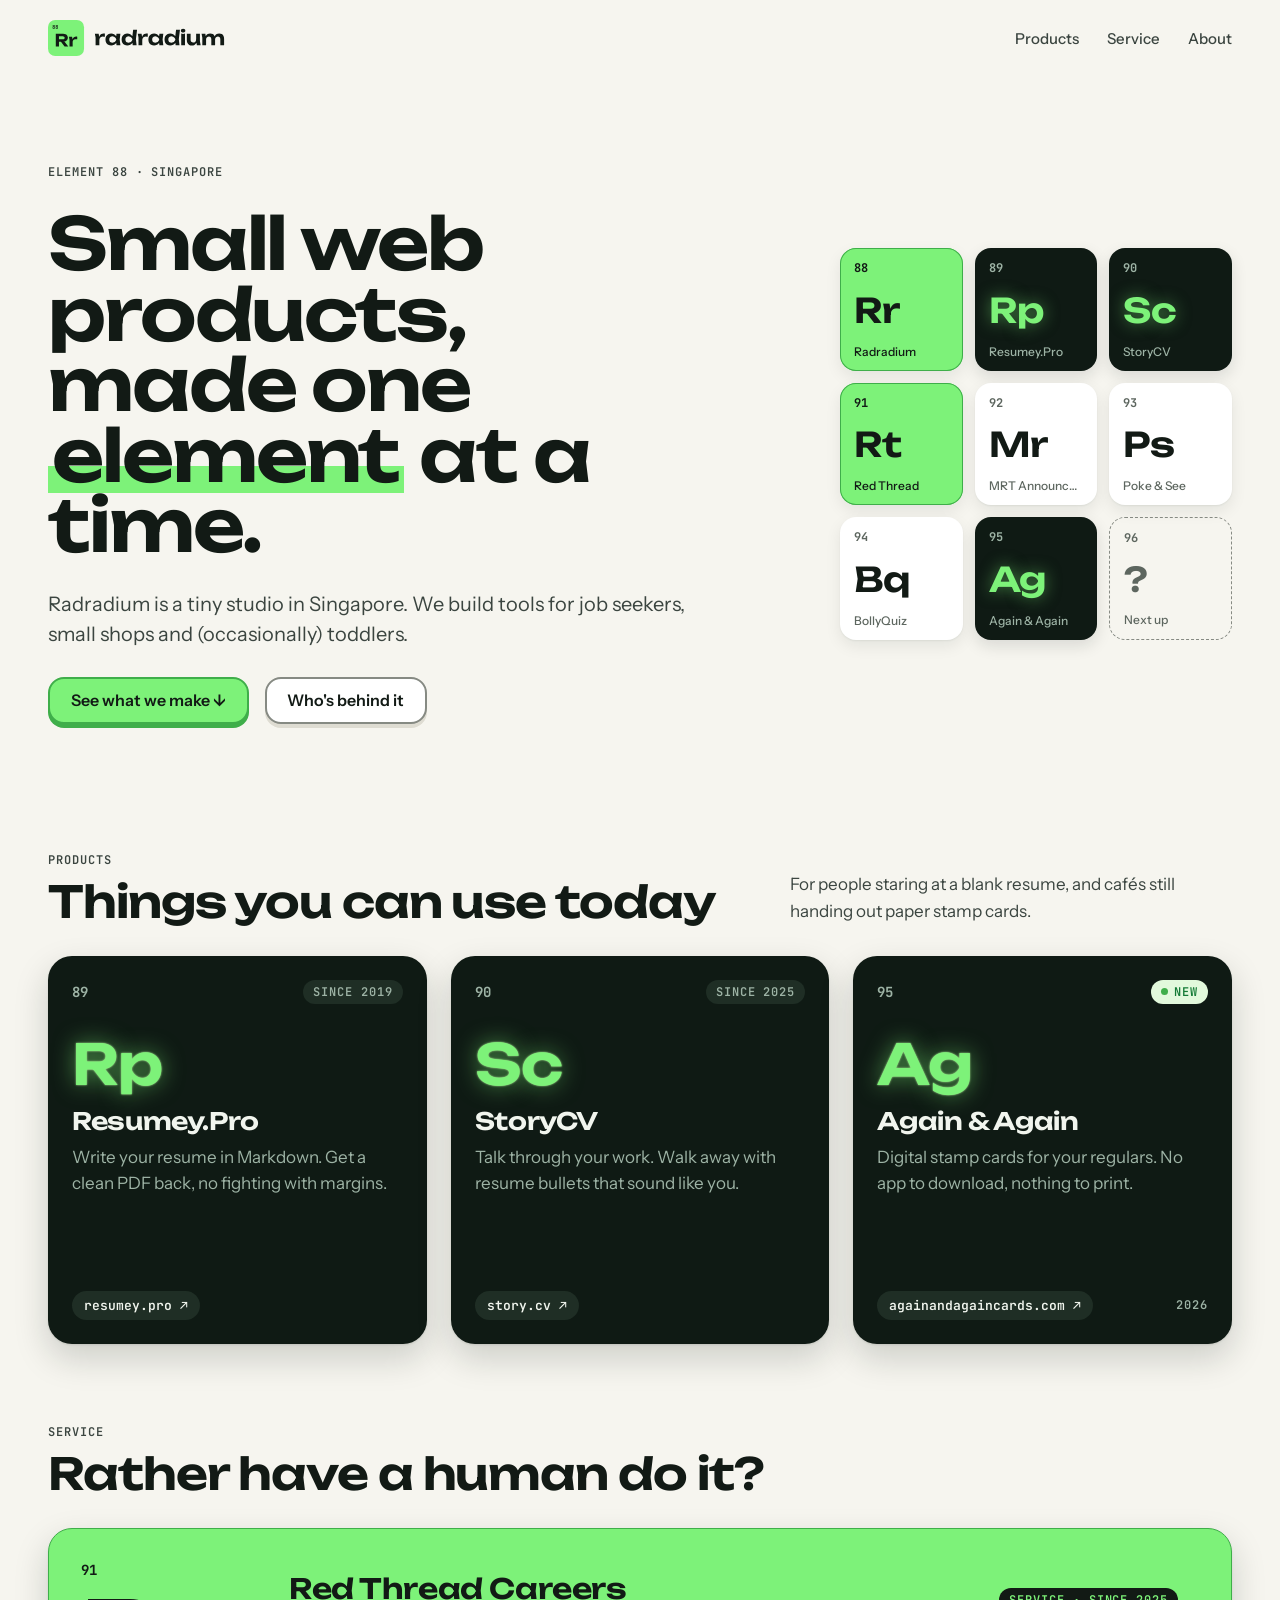
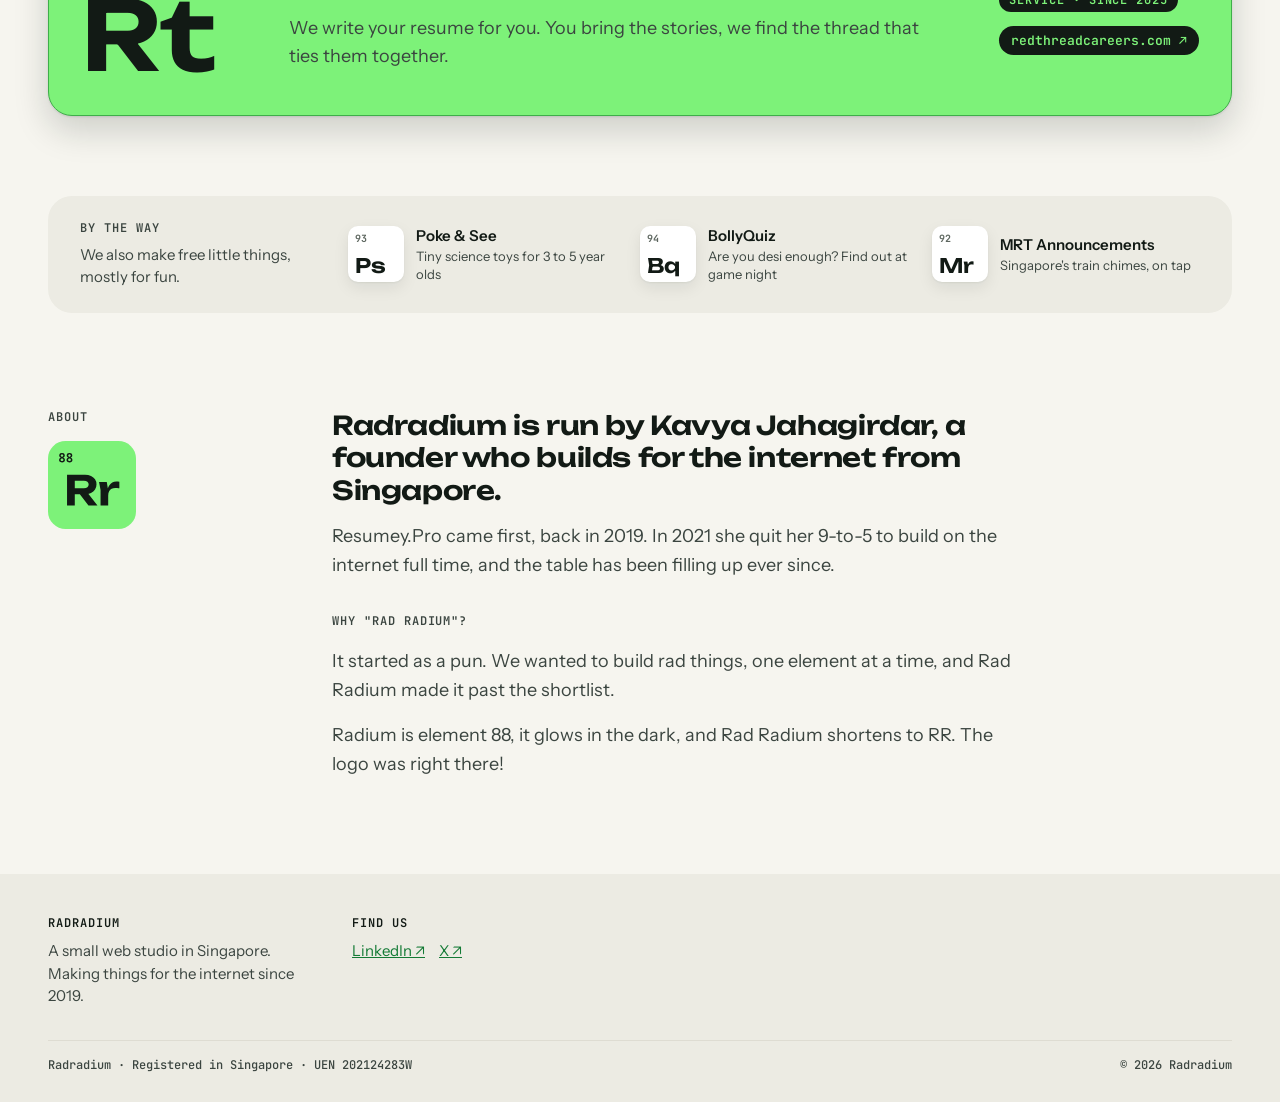
==== index.html @ 90d0da9c "Initial commit: Radradium company site Static periodic-table homepage plus brand/design source files" ====
<!doctype html>
<html lang="en">
<head>
<meta charset="utf-8">
<meta name="viewport" content="width=device-width, initial-scale=1">
<title>Radradium | Small web products, made one element at a time</title>
<meta name="description" content="Radradium is a tiny Singapore studio behind Resumey.Pro, StoryCV, Again &amp; Again and Red Thread Careers. Small web products, made one element at a time.">
<link rel="canonical" href="https://radradium.com/">
<meta name="theme-color" content="#f6f5ef">
<meta name="color-scheme" content="light">

<meta property="og:type" content="website">
<meta property="og:site_name" content="Radradium">
<meta property="og:url" content="https://radradium.com/">
<meta property="og:title" content="Radradium | Small web products, made one element at a time">
<meta property="og:description" content="Radradium is a tiny Singapore studio behind Resumey.Pro, StoryCV, Again &amp; Again and Red Thread Careers. Small web products, made one element at a time.">
<meta property="og:image" content="https://radradium.com/og-image.png">
<meta property="og:image:width" content="1200">
<meta property="og:image:height" content="630">
<meta property="og:image:alt" content="Radradium: small web products, made one element at a time. A periodic table of its products.">
<meta property="og:locale" content="en_SG">
<meta name="twitter:card" content="summary_large_image">
<meta name="twitter:creator" content="@kavyaj93">
<meta name="twitter:title" content="Radradium | Small web products, made one element at a time">
<meta name="twitter:description" content="Radradium is a tiny Singapore studio behind Resumey.Pro, StoryCV, Again &amp; Again and Red Thread Careers. Small web products, made one element at a time.">
<meta name="twitter:image" content="https://radradium.com/og-image.png">

<link rel="icon" href="/favicon.ico" sizes="any">
<link rel="icon" href="/favicon.svg" type="image/svg+xml">
<link rel="apple-touch-icon" href="/apple-touch-icon.png">
<link rel="manifest" href="/site.webmanifest">

<link rel="preload" href="/assets/fonts/unbounded.woff2" as="font" type="font/woff2" crossorigin>
<link rel="preload" href="/assets/fonts/instrument-sans.woff2" as="font" type="font/woff2" crossorigin>

<script type="application/ld+json">
{
 "@context": "https://schema.org",
 "@graph": [
  {
   "@type": "Organization",
   "@id": "https://radradium.com/#org",
   "name": "Radradium",
   "url": "https://radradium.com/",
   "logo": "https://radradium.com/assets/img/radradium-mark.png",
   "description": "Radradium is a tiny Singapore studio behind Resumey.Pro, StoryCV, Again & Again and Red Thread Careers. Small web products, made one element at a time.",
   "foundingDate": "2021",
   "foundingLocation": {
    "@type": "Place",
    "name": "Singapore"
   },
   "address": {
    "@type": "PostalAddress",
    "addressCountry": "SG"
   },
   "identifier": {
    "@type": "PropertyValue",
    "propertyID": "UEN",
    "value": "202124283W"
   },
   "founder": {
    "@type": "Person",
    "name": "Kavya Jahagirdar",
    "sameAs": [
     "https://www.linkedin.com/in/kavya-jahagirdar/",
     "https://x.com/kavyaj93"
    ]
   },
   "brand": [
    {
     "@type": "Brand",
     "name": "Resumey.Pro",
     "url": "https://resumey.pro"
    },
    {
     "@type": "Brand",
     "name": "StoryCV",
     "url": "https://story.cv"
    },
    {
     "@type": "Brand",
     "name": "Again & Again",
     "url": "https://againandagaincards.com"
    },
    {
     "@type": "Brand",
     "name": "Red Thread Careers",
     "url": "https://redthreadcareers.com"
    },
    {
     "@type": "Brand",
     "name": "Poke & See",
     "url": "https://pokeandsee.com"
    },
    {
     "@type": "Brand",
     "name": "BollyQuiz",
     "url": "https://bollyquiz.com"
    },
    {
     "@type": "Brand",
     "name": "MRT Announcements",
     "url": "https://kavyaj.github.io/mrt-announcements/"
    }
   ]
  },
  {
   "@type": "WebSite",
   "@id": "https://radradium.com/#website",
   "url": "https://radradium.com/",
   "name": "Radradium",
   "publisher": {
    "@id": "https://radradium.com/#org"
   },
   "inLanguage": "en"
  }
 ]
}
</script>
<style>
html{scroll-behavior:smooth}
@media (prefers-reduced-motion:reduce){html{scroll-behavior:auto}}
@font-face{font-family:"Unbounded";src:url("/assets/fonts/unbounded.woff2") format("woff2");font-weight:200 900;font-display:swap}
@font-face{font-family:"Instrument Sans";src:url("/assets/fonts/instrument-sans.woff2") format("woff2");font-weight:400 700;font-display:swap}
@font-face{font-family:"JetBrains Mono";src:url("/assets/fonts/jetbrains-mono.woff2") format("woff2");font-weight:100 800;font-display:swap}
body{margin:0;background:#f6f5ef;color:#121a15;font-family:"Instrument Sans",ui-sans-serif,system-ui,sans-serif;-webkit-font-smoothing:antialiased}
a{color:#137a35}a:hover{color:#121a15}
:focus-visible{outline:2px solid #137a35;outline-offset:3px}
.rr-nav a{color:#3b4540;text-decoration:none}.rr-nav a:hover{color:#121a15}
.rr-btn{transition:transform 80ms ease-out,box-shadow 80ms ease-out}
.rr-btn:hover{transform:translateY(-1px)}
.rr-btn:active{transform:translateY(4px);box-shadow:none !important}
.rr-card{transition:transform 160ms ease-out,box-shadow 160ms ease-out}
.rr-card:hover{transform:translateY(-4px);box-shadow:0 2px 4px rgba(18,26,21,.10),0 24px 48px rgba(18,26,21,.22) !important}
.rr-card:hover .rr-sym-glow{text-shadow:0 0 2px #b8ff9e,0 0 34px rgba(125,242,121,.8) !important}
.rr-tile{transition:transform 140ms ease-out}
a.rr-tile:hover{transform:translateY(-3px) rotate(-1.5deg)}
.rr-btw-item:hover b{text-decoration:underline;text-decoration-color:#137a35;text-underline-offset:3px}
.rr-tile{min-width:0}.rr-tile>span:last-child{white-space:nowrap;overflow:hidden;text-overflow:ellipsis}
@media (prefers-reduced-motion:reduce){.rr-card,.rr-card:hover,.rr-btn,.rr-tile,a.rr-tile:hover{transition:none;transform:none}}
</style>
</head>
<body>
<div style="min-height: 100%; background: #f6f5ef; color: #121a15">

<header style="max-width: 1216px; margin: 0 auto; padding: 20px 48px; display: flex; flex-wrap: wrap; gap: 16px; align-items: center; justify-content: space-between">
<a href="/" aria-label="Radradium home" style="display: block"><img src="/assets/img/radradium-wordmark.svg" alt="Radradium" width="152" height="36" style="height: 36px; width: auto; display: block"></a>
<nav class="rr-nav" style="display: flex; flex-wrap: wrap; gap: 28px; align-items: center; font-size: 15px; font-weight: 500">
<a href="#products">Products</a>
<a href="#service">Service</a>
<a href="#about">About</a>
</nav>
</header>

<main>

<section id="top" style="max-width: 1216px; margin: 0 auto; padding: 88px 48px 96px; display: flex; flex-wrap: wrap; gap: 64px; align-items: center; justify-content: space-between">
<div style="flex: 1 1 520px; max-width: 640px; display: flex; flex-direction: column; gap: 28px">
<div style="font-family: 'JetBrains Mono', ui-monospace, monospace; font-size: 12px; font-weight: 600; letter-spacing: 0.08em; text-transform: uppercase; color: #3b4540">Element 88 · Singapore</div>
<h1 style="margin: 0; font-family: Unbounded, ui-sans-serif, sans-serif; font-weight: 600; font-size: clamp(44px, 6vw, 72px); line-height: 0.98; letter-spacing: -0.03em">Small web products, made one <span style="background: linear-gradient(transparent 62%, #7df279 62%, #7df279 92%, transparent 92%); padding: 0 0.06em">element</span> at a time.</h1>
<p style="margin: 0; font-size: 20px; line-height: 1.5; color: #3b4540; max-width: 34em">Radradium is a tiny studio in Singapore. We build tools for job seekers, small shops and (occasionally) toddlers.</p>
<div style="display: flex; flex-wrap: wrap; gap: 16px; align-items: center">
<a class="rr-btn" href="#products" style="display: inline-flex; align-items: center; gap: 8px; padding: 0.8em 1.3em; border-radius: 16px; border: 2px solid #3fae4a; background: #7df279; color: #121a15; font-size: 16px; font-weight: 600; line-height: 1.1; text-decoration: none; box-shadow: 0 4px 0 #3fae4a">See what we make ↓</a>
<a class="rr-btn" href="#about" style="display: inline-flex; align-items: center; gap: 8px; padding: 0.8em 1.3em; border-radius: 16px; border: 2px solid #868a83; background: #ffffff; color: #121a15; font-size: 16px; font-weight: 600; line-height: 1.1; text-decoration: none; box-shadow: 0 4px 0 #dedcd2">Who's behind it</a>
</div>
</div>

<div aria-label="The Radradium periodic table" style="flex: 0 1 392px; display: grid; grid-template-columns: repeat(3, minmax(0, 1fr)); gap: 12px">
<div class="rr-tile" style="aspect-ratio: 1; padding: 12px 14px; box-sizing: border-box; border-radius: 16px; background: #7df279; color: #121a15; box-shadow: inset 0 0 0 1px #3fae4a, 0 6px 16px rgba(18,26,21,.08); display: flex; flex-direction: column; justify-content: space-between"><span style="font-family: 'JetBrains Mono', monospace; font-size: 12px; font-weight: 700">88</span><span style="font-family: Unbounded, sans-serif; font-size: 34px; font-weight: 600; letter-spacing: -0.02em; line-height: 1">Rr</span><span style="font-size: 12px; font-weight: 500">Radradium</span></div>
<a class="rr-tile" target="_blank" rel="noopener noreferrer" href="https://resumey.pro" style="aspect-ratio: 1; padding: 12px 14px; box-sizing: border-box; border-radius: 16px; background: #0f1a14; color: #f1f5ee; text-decoration: none; box-shadow: 0 6px 16px rgba(18,26,21,.12); display: flex; flex-direction: column; justify-content: space-between"><span style="font-family: 'JetBrains Mono', monospace; font-size: 12px; font-weight: 700; color: #9db3a5">89</span><span style="font-family: Unbounded, sans-serif; font-size: 34px; font-weight: 600; letter-spacing: -0.02em; line-height: 1; color: #7df279; text-shadow: 0 0 16px rgba(125,242,121,.5)">Rp</span><span style="font-size: 12px; font-weight: 500; color: #9db3a5">Resumey.Pro</span></a>
<a class="rr-tile" target="_blank" rel="noopener noreferrer" href="https://story.cv" style="aspect-ratio: 1; padding: 12px 14px; box-sizing: border-box; border-radius: 16px; background: #0f1a14; color: #f1f5ee; text-decoration: none; box-shadow: 0 6px 16px rgba(18,26,21,.12); display: flex; flex-direction: column; justify-content: space-between"><span style="font-family: 'JetBrains Mono', monospace; font-size: 12px; font-weight: 700; color: #9db3a5">90</span><span style="font-family: Unbounded, sans-serif; font-size: 34px; font-weight: 600; letter-spacing: -0.02em; line-height: 1; color: #7df279; text-shadow: 0 0 16px rgba(125,242,121,.5)">Sc</span><span style="font-size: 12px; font-weight: 500; color: #9db3a5">StoryCV</span></a>
<a class="rr-tile" target="_blank" rel="noopener noreferrer" href="https://redthreadcareers.com" style="aspect-ratio: 1; padding: 12px 14px; box-sizing: border-box; border-radius: 16px; background: #7df279; color: #121a15; text-decoration: none; box-shadow: inset 0 0 0 1px #3fae4a, 0 6px 16px rgba(18,26,21,.08); display: flex; flex-direction: column; justify-content: space-between"><span style="font-family: 'JetBrains Mono', monospace; font-size: 12px; font-weight: 700">91</span><span style="font-family: Unbounded, sans-serif; font-size: 34px; font-weight: 600; letter-spacing: -0.02em; line-height: 1">Rt</span><span style="font-size: 12px; font-weight: 500">Red Thread</span></a>
<a class="rr-tile" target="_blank" rel="noopener noreferrer" href="https://kavyaj.github.io/mrt-announcements/" style="aspect-ratio: 1; padding: 12px 14px; box-sizing: border-box; border-radius: 16px; background: #ffffff; color: #121a15; text-decoration: none; box-shadow: 0 1px 2px rgba(18,26,21,.06), 0 6px 16px rgba(18,26,21,.08); display: flex; flex-direction: column; justify-content: space-between"><span style="font-family: 'JetBrains Mono', monospace; font-size: 12px; font-weight: 700; color: #5d665f">92</span><span style="font-family: Unbounded, sans-serif; font-size: 34px; font-weight: 600; letter-spacing: -0.02em; line-height: 1">Mr</span><span style="font-size: 12px; font-weight: 500; color: #5d665f">MRT Announcements</span></a>
<a class="rr-tile" target="_blank" rel="noopener noreferrer" href="https://pokeandsee.com" style="aspect-ratio: 1; padding: 12px 14px; box-sizing: border-box; border-radius: 16px; background: #ffffff; color: #121a15; text-decoration: none; box-shadow: 0 1px 2px rgba(18,26,21,.06), 0 6px 16px rgba(18,26,21,.08); display: flex; flex-direction: column; justify-content: space-between"><span style="font-family: 'JetBrains Mono', monospace; font-size: 12px; font-weight: 700; color: #5d665f">93</span><span style="font-family: Unbounded, sans-serif; font-size: 34px; font-weight: 600; letter-spacing: -0.02em; line-height: 1">Ps</span><span style="font-size: 12px; font-weight: 500; color: #5d665f">Poke &amp; See</span></a>
<a class="rr-tile" target="_blank" rel="noopener noreferrer" href="https://bollyquiz.com" style="aspect-ratio: 1; padding: 12px 14px; box-sizing: border-box; border-radius: 16px; background: #ffffff; color: #121a15; text-decoration: none; box-shadow: 0 1px 2px rgba(18,26,21,.06), 0 6px 16px rgba(18,26,21,.08); display: flex; flex-direction: column; justify-content: space-between"><span style="font-family: 'JetBrains Mono', monospace; font-size: 12px; font-weight: 700; color: #5d665f">94</span><span style="font-family: Unbounded, sans-serif; font-size: 34px; font-weight: 600; letter-spacing: -0.02em; line-height: 1">Bq</span><span style="font-size: 12px; font-weight: 500; color: #5d665f">BollyQuiz</span></a>
<a class="rr-tile" target="_blank" rel="noopener noreferrer" href="https://againandagaincards.com" style="aspect-ratio: 1; padding: 12px 14px; box-sizing: border-box; border-radius: 16px; background: #0f1a14; color: #f1f5ee; text-decoration: none; box-shadow: 0 6px 16px rgba(18,26,21,.12); display: flex; flex-direction: column; justify-content: space-between"><span style="font-family: 'JetBrains Mono', monospace; font-size: 12px; font-weight: 700; color: #9db3a5">95</span><span style="font-family: Unbounded, sans-serif; font-size: 34px; font-weight: 600; letter-spacing: -0.02em; line-height: 1; color: #7df279; text-shadow: 0 0 16px rgba(125,242,121,.5)">Ag</span><span style="font-size: 12px; font-weight: 500; color: #9db3a5">Again &amp; Again</span></a>
<div class="rr-tile" style="aspect-ratio: 1; padding: 12px 14px; box-sizing: border-box; border-radius: 16px; border: 1.5px dashed #868a83; color: #5d665f; display: flex; flex-direction: column; justify-content: space-between"><span style="font-family: 'JetBrains Mono', monospace; font-size: 12px; font-weight: 700">96</span><span style="font-family: Unbounded, sans-serif; font-size: 34px; font-weight: 600; line-height: 1">?</span><span style="font-size: 12px; font-weight: 500">Next up</span></div>
</div>
</section>

<section id="products" style="max-width: 1216px; margin: 0 auto; padding: 32px 48px 80px; display: flex; flex-direction: column; gap: 32px">
<div style="display: flex; flex-wrap: wrap; gap: 16px 48px; align-items: flex-end; justify-content: space-between">
<div style="display: flex; flex-direction: column; gap: 12px">
<div style="font-family: 'JetBrains Mono', monospace; font-size: 12px; font-weight: 600; letter-spacing: 0.08em; text-transform: uppercase; color: #3b4540">Products</div>
<h2 style="margin: 0; font-family: Unbounded, sans-serif; font-weight: 600; font-size: clamp(32px, 4vw, 44px); line-height: 1; letter-spacing: -0.025em">Things you can use today</h2>
</div>
<p style="margin: 0; max-width: 26em; font-size: 17px; line-height: 1.55; color: #3b4540">For people staring at a blank resume, and cafés still handing out paper stamp cards.</p>
</div>

<div style="display: grid; grid-template-columns: repeat(auto-fit, minmax(300px, 1fr)); gap: 24px">
<a class="rr-card" target="_blank" rel="noopener noreferrer" href="https://resumey.pro" style="position: relative; isolation: isolate; overflow: hidden; display: flex; flex-direction: column; gap: 8px; min-height: 340px; padding: 24px; border-radius: 24px; text-decoration: none; background: #0f1a14; color: #f1f5ee; box-shadow: 0 1px 2px rgba(18,26,21,.10), 0 14px 34px rgba(18,26,21,.18)">
<div style="display: flex; align-items: center; justify-content: space-between"><span style="font-family: 'JetBrains Mono', monospace; font-size: 14px; font-weight: 700; color: #9db3a5">89</span><span style="padding: 4px 10px; border-radius: 999px; background: #1f2e25; color: #9db3a5; font-family: 'JetBrains Mono', monospace; font-size: 12px; font-weight: 600; letter-spacing: 0.08em; text-transform: uppercase">Since 2019</span></div>
<div class="rr-sym-glow" style="margin-top: 24px; font-family: Unbounded, sans-serif; font-size: 56px; font-weight: 600; letter-spacing: -0.02em; line-height: 1; color: #7df279; text-shadow: 0 0 2px #b8ff9e, 0 0 22px rgba(125,242,121,.55)">Rp</div>
<div style="margin-top: 8px; font-family: Unbounded, sans-serif; font-size: 24px; font-weight: 600; letter-spacing: -0.015em; line-height: 1.15">Resumey.Pro</div>
<p style="margin: 0; font-size: 17px; line-height: 1.55; color: #9db3a5; max-width: 34ch">Write your resume in Markdown. Get a clean PDF back, no fighting with margins.</p>
<div style="margin-top: auto; padding-top: 16px; display: flex; align-items: center; justify-content: space-between"><span style="padding: 6px 12px; border-radius: 999px; background: #1f2e25; color: #f1f5ee; font-family: 'JetBrains Mono', monospace; font-size: 13px; font-weight: 600">resumey.pro ↗</span></div>
</a>

<a class="rr-card" target="_blank" rel="noopener noreferrer" href="https://story.cv" style="position: relative; isolation: isolate; overflow: hidden; display: flex; flex-direction: column; gap: 8px; min-height: 340px; padding: 24px; border-radius: 24px; text-decoration: none; background: #0f1a14; color: #f1f5ee; box-shadow: 0 1px 2px rgba(18,26,21,.10), 0 14px 34px rgba(18,26,21,.18)">
<div style="display: flex; align-items: center; justify-content: space-between"><span style="font-family: 'JetBrains Mono', monospace; font-size: 14px; font-weight: 700; color: #9db3a5">90</span><span style="padding: 4px 10px; border-radius: 999px; background: #1f2e25; color: #9db3a5; font-family: 'JetBrains Mono', monospace; font-size: 12px; font-weight: 600; letter-spacing: 0.08em; text-transform: uppercase">Since 2025</span></div>
<div class="rr-sym-glow" style="margin-top: 24px; font-family: Unbounded, sans-serif; font-size: 56px; font-weight: 600; letter-spacing: -0.02em; line-height: 1; color: #7df279; text-shadow: 0 0 2px #b8ff9e, 0 0 22px rgba(125,242,121,.55)">Sc</div>
<div style="margin-top: 8px; font-family: Unbounded, sans-serif; font-size: 24px; font-weight: 600; letter-spacing: -0.015em; line-height: 1.15">StoryCV</div>
<p style="margin: 0; font-size: 17px; line-height: 1.55; color: #9db3a5; max-width: 34ch">Talk through your work. Walk away with resume bullets that sound like you.</p>
<div style="margin-top: auto; padding-top: 16px; display: flex; align-items: center; justify-content: space-between"><span style="padding: 6px 12px; border-radius: 999px; background: #1f2e25; color: #f1f5ee; font-family: 'JetBrains Mono', monospace; font-size: 13px; font-weight: 600">story.cv ↗</span></div>
</a>

<a class="rr-card" target="_blank" rel="noopener noreferrer" href="https://againandagaincards.com" style="position: relative; isolation: isolate; overflow: hidden; display: flex; flex-direction: column; gap: 8px; min-height: 340px; padding: 24px; border-radius: 24px; text-decoration: none; background: #0f1a14; color: #f1f5ee; box-shadow: 0 1px 2px rgba(18,26,21,.10), 0 14px 34px rgba(18,26,21,.18)">
<div style="display: flex; align-items: center; justify-content: space-between"><span style="font-family: 'JetBrains Mono', monospace; font-size: 14px; font-weight: 700; color: #9db3a5">95</span><span style="display: inline-flex; align-items: center; gap: 6px; padding: 4px 10px; border-radius: 999px; background: #e2f9dc; color: #137a35; font-family: 'JetBrains Mono', monospace; font-size: 12px; font-weight: 600; letter-spacing: 0.08em; text-transform: uppercase"><span style="width: 7px; height: 7px; border-radius: 50%; background: #3fae4a"></span>New</span></div>
<div class="rr-sym-glow" style="margin-top: 24px; font-family: Unbounded, sans-serif; font-size: 56px; font-weight: 600; letter-spacing: -0.02em; line-height: 1; color: #7df279; text-shadow: 0 0 2px #b8ff9e, 0 0 22px rgba(125,242,121,.55)">Ag</div>
<div style="margin-top: 8px; font-family: Unbounded, sans-serif; font-size: 24px; font-weight: 600; letter-spacing: -0.015em; line-height: 1.15">Again &amp; Again</div>
<p style="margin: 0; font-size: 17px; line-height: 1.55; color: #9db3a5; max-width: 34ch">Digital stamp cards for your regulars. No app to download, nothing to print.</p>
<div style="margin-top: auto; padding-top: 16px; display: flex; align-items: center; justify-content: space-between"><span style="padding: 6px 12px; border-radius: 999px; background: #1f2e25; color: #f1f5ee; font-family: 'JetBrains Mono', monospace; font-size: 13px; font-weight: 600">againandagaincards.com ↗</span><span style="font-family: 'JetBrains Mono', monospace; font-size: 12px; font-weight: 600; letter-spacing: 0.08em; color: #9db3a5">2026</span></div>
</a>
</div>
</section>

<section id="service" style="max-width: 1216px; margin: 0 auto; padding: 0 48px 80px; display: flex; flex-direction: column; gap: 32px">
<div style="display: flex; flex-direction: column; gap: 12px">
<div style="font-family: 'JetBrains Mono', monospace; font-size: 12px; font-weight: 600; letter-spacing: 0.08em; text-transform: uppercase; color: #3b4540">Service</div>
<h2 style="margin: 0; font-family: Unbounded, sans-serif; font-weight: 600; font-size: clamp(32px, 4vw, 44px); line-height: 1; letter-spacing: -0.025em">Rather have a human do it?</h2>
</div>
<a class="rr-card" target="_blank" rel="noopener noreferrer" href="https://redthreadcareers.com" style="position: relative; isolation: isolate; overflow: hidden; display: flex; flex-wrap: wrap; align-items: center; gap: 24px 48px; padding: 32px; border-radius: 24px; text-decoration: none; background: #7df279; border: 1px solid #3fae4a; color: #121a15; box-shadow: 0 1px 2px rgba(18,26,21,.10), 0 14px 34px rgba(18,26,21,.18)">
<div style="flex: 0 0 auto; display: flex; flex-direction: column; gap: 8px; min-width: 160px">
<span style="font-family: 'JetBrains Mono', monospace; font-size: 14px; font-weight: 700">91</span>
<span style="font-family: Unbounded, sans-serif; font-size: 96px; font-weight: 600; letter-spacing: -0.02em; line-height: 1">Rt</span>
</div>
<div style="flex: 1 1 360px; display: flex; flex-direction: column; gap: 10px">
<div style="font-family: Unbounded, sans-serif; font-size: 28px; font-weight: 600; letter-spacing: -0.015em; line-height: 1.15">Red Thread Careers</div>
<p style="margin: 0; font-size: 18px; line-height: 1.55; color: #3b4540; max-width: 36em">We write your resume for you. You bring the stories, we find the thread that ties them together.</p>
</div>
<div style="flex: 0 0 auto; display: flex; flex-direction: column; align-items: flex-start; gap: 14px">
<span style="padding: 4px 10px; border-radius: 999px; background: #121a15; color: #7df279; font-family: 'JetBrains Mono', monospace; font-size: 12px; font-weight: 600; letter-spacing: 0.08em; text-transform: uppercase">Service · Since 2025</span>
<span style="padding: 6px 12px; border-radius: 999px; background: #121a15; color: #7df279; font-family: 'JetBrains Mono', monospace; font-size: 13px; font-weight: 600">redthreadcareers.com ↗</span>
</div>
</a>
</section>

<section aria-label="Side projects" style="max-width: 1216px; margin: 0 auto; padding: 0 48px 96px">
<div style="display: flex; flex-wrap: wrap; align-items: center; gap: 24px 48px; padding: 24px 32px; border-radius: 24px; background: #ecebe3">
<div style="flex: 0 0 220px; display: flex; flex-direction: column; gap: 8px">
<div style="font-family: 'JetBrains Mono', monospace; font-size: 12px; font-weight: 600; letter-spacing: 0.08em; text-transform: uppercase; color: #3b4540">By the way</div>
<p style="margin: 0; font-size: 15px; line-height: 1.5; color: #3b4540">We also make free little things, mostly for fun.</p>
</div>
<div style="flex: 1 1 480px; display: grid; grid-template-columns: repeat(auto-fit, minmax(230px, 1fr)); gap: 16px 24px">
<a class="rr-btw-item" target="_blank" rel="noopener noreferrer" href="https://pokeandsee.com" style="display: flex; align-items: center; gap: 12px; text-decoration: none; color: #121a15"><span style="flex: 0 0 56px; height: 56px; padding: 6px 7px; box-sizing: border-box; border-radius: 10px; background: #ffffff; box-shadow: 0 1px 2px rgba(18,26,21,.06), 0 6px 16px rgba(18,26,21,.08); display: flex; flex-direction: column; justify-content: space-between"><span style="font-family: 'JetBrains Mono', monospace; font-size: 10px; font-weight: 700; color: #5d665f">93</span><span style="font-family: Unbounded, sans-serif; font-size: 20px; font-weight: 600; line-height: 1">Ps</span></span><span style="display: flex; flex-direction: column; gap: 2px"><b style="font-size: 15px; font-weight: 600">Poke &amp; See</b><span style="font-size: 13px; line-height: 1.4; color: #3b4540">Tiny science toys for 3 to 5 year olds</span></span></a>
<a class="rr-btw-item" target="_blank" rel="noopener noreferrer" href="https://bollyquiz.com" style="display: flex; align-items: center; gap: 12px; text-decoration: none; color: #121a15"><span style="flex: 0 0 56px; height: 56px; padding: 6px 7px; box-sizing: border-box; border-radius: 10px; background: #ffffff; box-shadow: 0 1px 2px rgba(18,26,21,.06), 0 6px 16px rgba(18,26,21,.08); display: flex; flex-direction: column; justify-content: space-between"><span style="font-family: 'JetBrains Mono', monospace; font-size: 10px; font-weight: 700; color: #5d665f">94</span><span style="font-family: Unbounded, sans-serif; font-size: 20px; font-weight: 600; line-height: 1">Bq</span></span><span style="display: flex; flex-direction: column; gap: 2px"><b style="font-size: 15px; font-weight: 600">BollyQuiz</b><span style="font-size: 13px; line-height: 1.4; color: #3b4540">Are you desi enough? Find out at game night</span></span></a>
<a class="rr-btw-item" target="_blank" rel="noopener noreferrer" href="https://kavyaj.github.io/mrt-announcements/" style="display: flex; align-items: center; gap: 12px; text-decoration: none; color: #121a15"><span style="flex: 0 0 56px; height: 56px; padding: 6px 7px; box-sizing: border-box; border-radius: 10px; background: #ffffff; box-shadow: 0 1px 2px rgba(18,26,21,.06), 0 6px 16px rgba(18,26,21,.08); display: flex; flex-direction: column; justify-content: space-between"><span style="font-family: 'JetBrains Mono', monospace; font-size: 10px; font-weight: 700; color: #5d665f">92</span><span style="font-family: Unbounded, sans-serif; font-size: 20px; font-weight: 600; line-height: 1">Mr</span></span><span style="display: flex; flex-direction: column; gap: 2px"><b style="font-size: 15px; font-weight: 600">MRT Announcements</b><span style="font-size: 13px; line-height: 1.4; color: #3b4540">Singapore's train chimes, on tap</span></span></a>
</div>
</div>
</section>

<section id="about" style="max-width: 1216px; margin: 0 auto; padding: 0 48px 96px; display: flex; flex-wrap: wrap; gap: 32px 64px">
<div style="flex: 0 0 220px; display: flex; flex-direction: column; gap: 16px">
<div style="font-family: 'JetBrains Mono', monospace; font-size: 12px; font-weight: 600; letter-spacing: 0.08em; text-transform: uppercase; color: #3b4540">About</div>
<img src="/assets/img/radradium-mark.svg" alt="" aria-hidden="true" width="88" height="88" style="width: 88px; height: 88px; display: block">
</div>
<div style="flex: 1 1 480px; max-width: 680px; display: flex; flex-direction: column; gap: 16px; font-size: 18px; line-height: 1.6; color: #3b4540">
<p style="margin: 0; font-family: Unbounded, sans-serif; font-size: 26px; font-weight: 600; line-height: 1.25; letter-spacing: -0.015em; color: #121a15">Radradium is run by Kavya Jahagirdar, a founder who builds for the internet from Singapore.</p>
<p style="margin: 0">Resumey.Pro came first, back in 2019. In 2021 she quit her 9-to-5 to build on the internet full time, and the table has been filling up ever since.</p>
<div style="margin-top: 16px; font-family: 'JetBrains Mono', monospace; font-size: 12px; font-weight: 600; letter-spacing: 0.08em; text-transform: uppercase; color: #3b4540">Why "Rad Radium"?</div>
<p style="margin: 0">It started as a pun. We wanted to build rad things, one element at a time, and Rad Radium made it past the shortlist.</p>
<p style="margin: 0">Radium is element 88, it glows in the dark, and Rad Radium shortens to RR. The logo was right there!</p>
</div>
</section>

</main>

<footer style="background: #ecebe3">
<div style="max-width: 1216px; margin: 0 auto; padding: 40px 48px 28px; display: grid; grid-template-columns: repeat(auto-fit, minmax(240px, 1fr)); gap: 32px; font-size: 15px; line-height: 1.5; color: #3b4540">
<div style="display: flex; flex-direction: column; gap: 8px">
<h4 style="margin: 0; font-family: 'JetBrains Mono', monospace; font-size: 12px; font-weight: 600; letter-spacing: 0.08em; text-transform: uppercase; color: #121a15">Radradium</h4>
<p style="margin: 0">A small web studio in Singapore. Making things for the internet since 2019.</p>
</div>
<div style="display: flex; flex-direction: column; gap: 8px">
<h4 style="margin: 0; font-family: 'JetBrains Mono', monospace; font-size: 12px; font-weight: 600; letter-spacing: 0.08em; text-transform: uppercase; color: #121a15">Find us</h4>
<p style="margin: 0; display: flex; flex-wrap: wrap; gap: 6px 14px"><a target="_blank" rel="noopener noreferrer" href="https://www.linkedin.com/in/kavya-jahagirdar/">LinkedIn ↗</a><a target="_blank" rel="noopener noreferrer" href="https://x.com/kavyaj93">X ↗</a></p>
</div>
<div style="grid-column: 1 / -1; padding-top: 16px; border-top: 1px solid #dedcd2; display: flex; flex-wrap: wrap; gap: 8px 24px; justify-content: space-between; font-family: 'JetBrains Mono', monospace; font-size: 12px; font-weight: 500; line-height: 1.4; color: #3b4540">
<span>Radradium · Registered in Singapore · UEN 202124283W</span>
<span>© 2026 Radradium</span>
</div>
</div>
</footer>

</div>
</body>
</html>
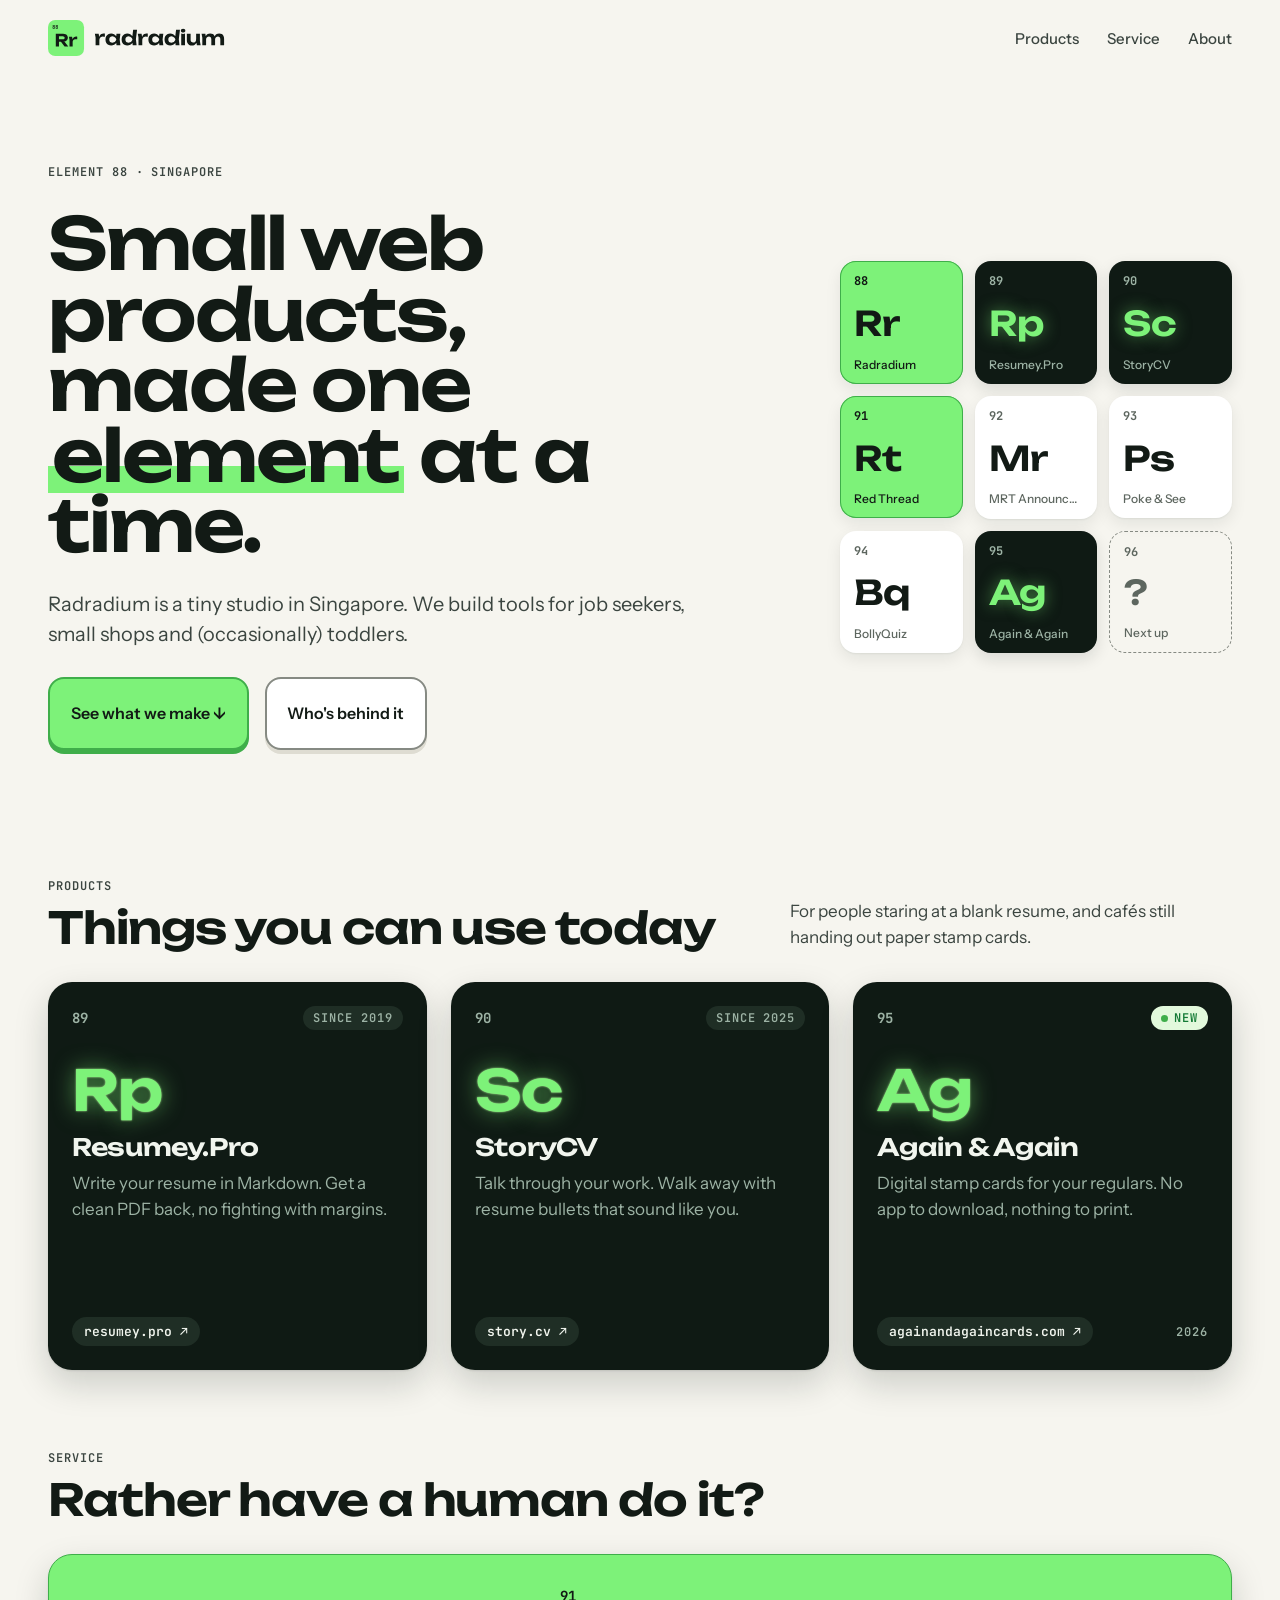
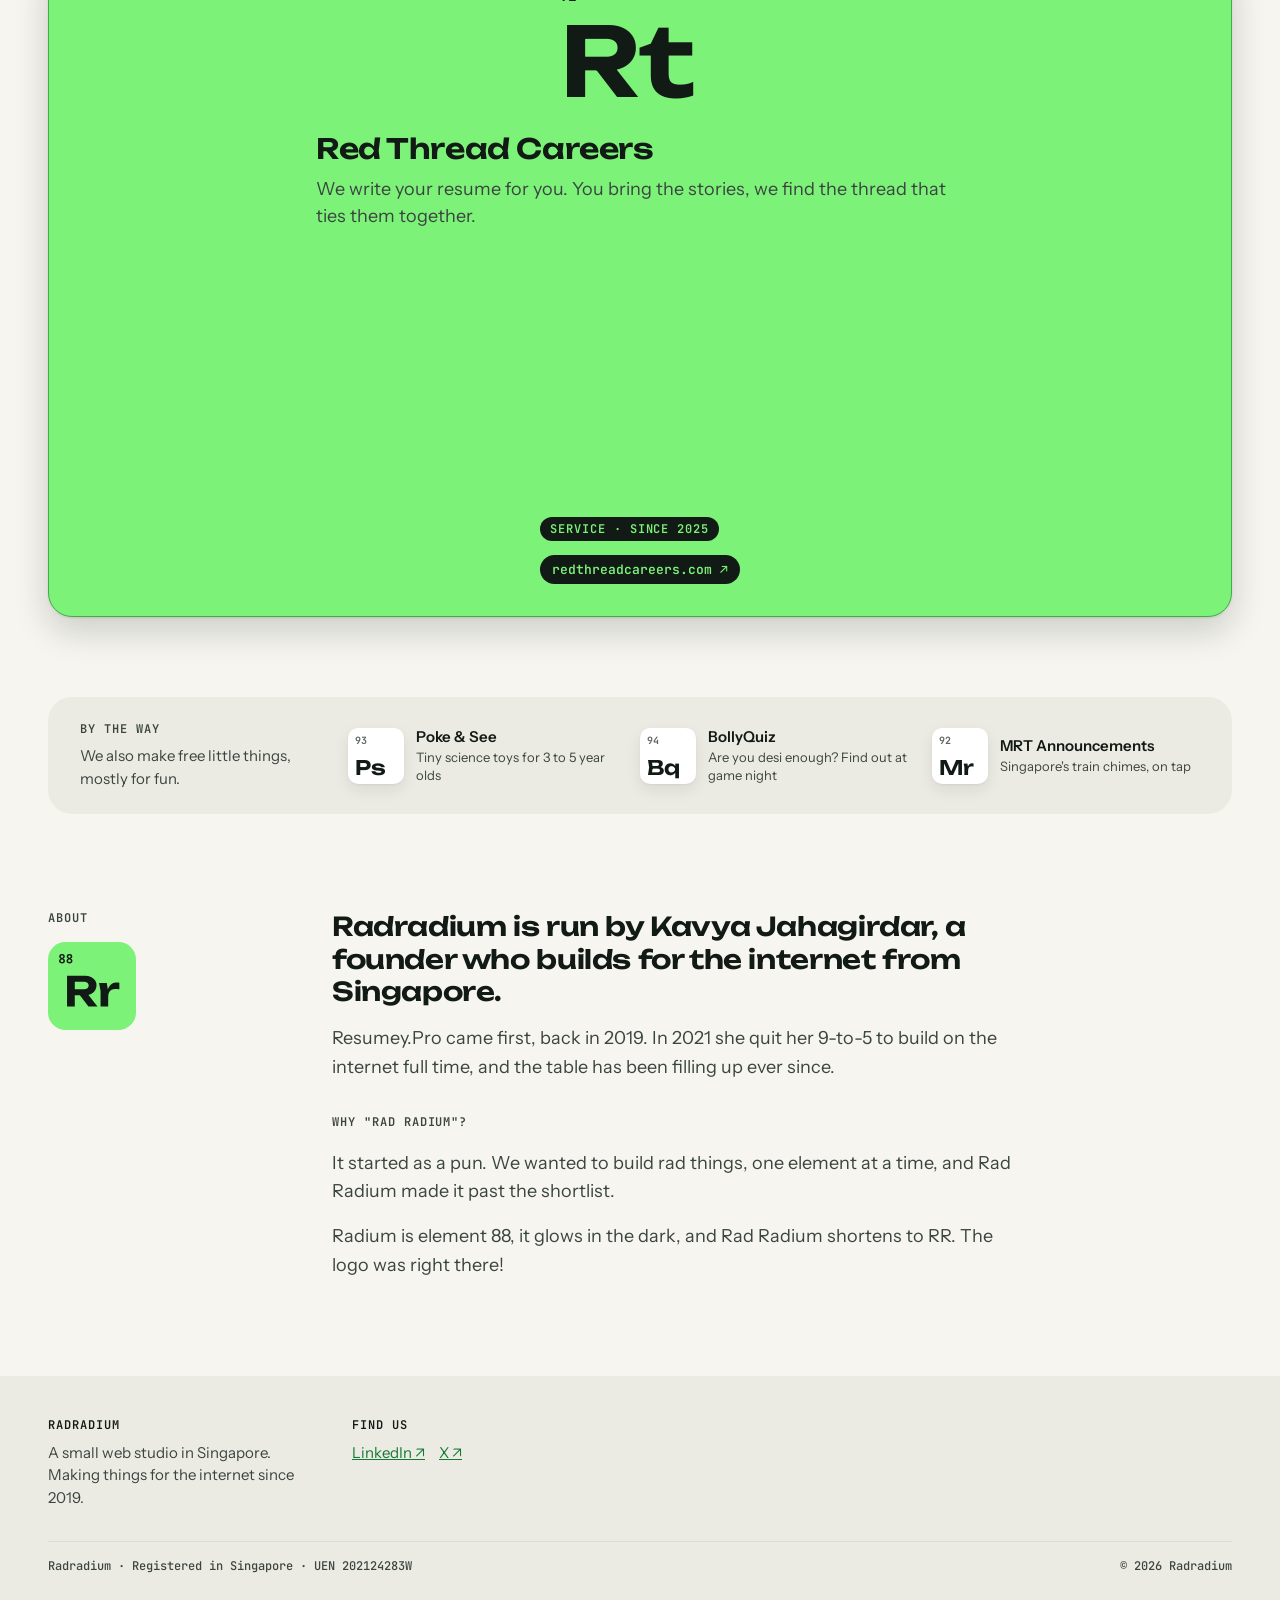
==== commit 0de37689: "Move inline styles into assets/css/site.css Extract all inline style attributes and the embedded <st" ====
--- a/index.html
+++ b/index.html
@@ -117,35 +117,14 @@
  ]
 }
 </script>
-<style>
-html{scroll-behavior:smooth}
-@media (prefers-reduced-motion:reduce){html{scroll-behavior:auto}}
-@font-face{font-family:"Unbounded";src:url("/assets/fonts/unbounded.woff2") format("woff2");font-weight:200 900;font-display:swap}
-@font-face{font-family:"Instrument Sans";src:url("/assets/fonts/instrument-sans.woff2") format("woff2");font-weight:400 700;font-display:swap}
-@font-face{font-family:"JetBrains Mono";src:url("/assets/fonts/jetbrains-mono.woff2") format("woff2");font-weight:100 800;font-display:swap}
-body{margin:0;background:#f6f5ef;color:#121a15;font-family:"Instrument Sans",ui-sans-serif,system-ui,sans-serif;-webkit-font-smoothing:antialiased}
-a{color:#137a35}a:hover{color:#121a15}
-:focus-visible{outline:2px solid #137a35;outline-offset:3px}
-.rr-nav a{color:#3b4540;text-decoration:none}.rr-nav a:hover{color:#121a15}
-.rr-btn{transition:transform 80ms ease-out,box-shadow 80ms ease-out}
-.rr-btn:hover{transform:translateY(-1px)}
-.rr-btn:active{transform:translateY(4px);box-shadow:none !important}
-.rr-card{transition:transform 160ms ease-out,box-shadow 160ms ease-out}
-.rr-card:hover{transform:translateY(-4px);box-shadow:0 2px 4px rgba(18,26,21,.10),0 24px 48px rgba(18,26,21,.22) !important}
-.rr-card:hover .rr-sym-glow{text-shadow:0 0 2px #b8ff9e,0 0 34px rgba(125,242,121,.8) !important}
-.rr-tile{transition:transform 140ms ease-out}
-a.rr-tile:hover{transform:translateY(-3px) rotate(-1.5deg)}
-.rr-btw-item:hover b{text-decoration:underline;text-decoration-color:#137a35;text-underline-offset:3px}
-.rr-tile{min-width:0}.rr-tile>span:last-child{white-space:nowrap;overflow:hidden;text-overflow:ellipsis}
-@media (prefers-reduced-motion:reduce){.rr-card,.rr-card:hover,.rr-btn,.rr-tile,a.rr-tile:hover{transition:none;transform:none}}
-</style>
+<link rel="stylesheet" href="/assets/css/site.css">
 </head>
 <body>
-<div style="min-height: 100%; background: #f6f5ef; color: #121a15">
-
-<header style="max-width: 1216px; margin: 0 auto; padding: 20px 48px; display: flex; flex-wrap: wrap; gap: 16px; align-items: center; justify-content: space-between">
-<a href="/" aria-label="Radradium home" style="display: block"><img src="/assets/img/radradium-wordmark.svg" alt="Radradium" width="152" height="36" style="height: 36px; width: auto; display: block"></a>
-<nav class="rr-nav" style="display: flex; flex-wrap: wrap; gap: 28px; align-items: center; font-size: 15px; font-weight: 500">
+<div class="rr-page">
+
+<header class="rr-header rr-wrap">
+<a href="/" aria-label="Radradium home" class="rr-logo-link"><img src="/assets/img/radradium-wordmark.svg" alt="Radradium" width="152" height="36" style="height: 36px; width: auto; display: block"></a>
+<nav class="rr-nav">
 <a href="#products">Products</a>
 <a href="#service">Service</a>
 <a href="#about">About</a>
@@ -154,128 +133,128 @@
 
 <main>
 
-<section id="top" style="max-width: 1216px; margin: 0 auto; padding: 88px 48px 96px; display: flex; flex-wrap: wrap; gap: 64px; align-items: center; justify-content: space-between">
-<div style="flex: 1 1 520px; max-width: 640px; display: flex; flex-direction: column; gap: 28px">
-<div style="font-family: 'JetBrains Mono', ui-monospace, monospace; font-size: 12px; font-weight: 600; letter-spacing: 0.08em; text-transform: uppercase; color: #3b4540">Element 88 · Singapore</div>
-<h1 style="margin: 0; font-family: Unbounded, ui-sans-serif, sans-serif; font-weight: 600; font-size: clamp(44px, 6vw, 72px); line-height: 0.98; letter-spacing: -0.03em">Small web products, made one <span style="background: linear-gradient(transparent 62%, #7df279 62%, #7df279 92%, transparent 92%); padding: 0 0.06em">element</span> at a time.</h1>
-<p style="margin: 0; font-size: 20px; line-height: 1.5; color: #3b4540; max-width: 34em">Radradium is a tiny studio in Singapore. We build tools for job seekers, small shops and (occasionally) toddlers.</p>
-<div style="display: flex; flex-wrap: wrap; gap: 16px; align-items: center">
-<a class="rr-btn" href="#products" style="display: inline-flex; align-items: center; gap: 8px; padding: 0.8em 1.3em; border-radius: 16px; border: 2px solid #3fae4a; background: #7df279; color: #121a15; font-size: 16px; font-weight: 600; line-height: 1.1; text-decoration: none; box-shadow: 0 4px 0 #3fae4a">See what we make ↓</a>
-<a class="rr-btn" href="#about" style="display: inline-flex; align-items: center; gap: 8px; padding: 0.8em 1.3em; border-radius: 16px; border: 2px solid #868a83; background: #ffffff; color: #121a15; font-size: 16px; font-weight: 600; line-height: 1.1; text-decoration: none; box-shadow: 0 4px 0 #dedcd2">Who's behind it</a>
-</div>
-</div>
-
-<div aria-label="The Radradium periodic table" style="flex: 0 1 392px; display: grid; grid-template-columns: repeat(3, minmax(0, 1fr)); gap: 12px">
-<div class="rr-tile" style="aspect-ratio: 1; padding: 12px 14px; box-sizing: border-box; border-radius: 16px; background: #7df279; color: #121a15; box-shadow: inset 0 0 0 1px #3fae4a, 0 6px 16px rgba(18,26,21,.08); display: flex; flex-direction: column; justify-content: space-between"><span style="font-family: 'JetBrains Mono', monospace; font-size: 12px; font-weight: 700">88</span><span style="font-family: Unbounded, sans-serif; font-size: 34px; font-weight: 600; letter-spacing: -0.02em; line-height: 1">Rr</span><span style="font-size: 12px; font-weight: 500">Radradium</span></div>
-<a class="rr-tile" target="_blank" rel="noopener noreferrer" href="https://resumey.pro" style="aspect-ratio: 1; padding: 12px 14px; box-sizing: border-box; border-radius: 16px; background: #0f1a14; color: #f1f5ee; text-decoration: none; box-shadow: 0 6px 16px rgba(18,26,21,.12); display: flex; flex-direction: column; justify-content: space-between"><span style="font-family: 'JetBrains Mono', monospace; font-size: 12px; font-weight: 700; color: #9db3a5">89</span><span style="font-family: Unbounded, sans-serif; font-size: 34px; font-weight: 600; letter-spacing: -0.02em; line-height: 1; color: #7df279; text-shadow: 0 0 16px rgba(125,242,121,.5)">Rp</span><span style="font-size: 12px; font-weight: 500; color: #9db3a5">Resumey.Pro</span></a>
-<a class="rr-tile" target="_blank" rel="noopener noreferrer" href="https://story.cv" style="aspect-ratio: 1; padding: 12px 14px; box-sizing: border-box; border-radius: 16px; background: #0f1a14; color: #f1f5ee; text-decoration: none; box-shadow: 0 6px 16px rgba(18,26,21,.12); display: flex; flex-direction: column; justify-content: space-between"><span style="font-family: 'JetBrains Mono', monospace; font-size: 12px; font-weight: 700; color: #9db3a5">90</span><span style="font-family: Unbounded, sans-serif; font-size: 34px; font-weight: 600; letter-spacing: -0.02em; line-height: 1; color: #7df279; text-shadow: 0 0 16px rgba(125,242,121,.5)">Sc</span><span style="font-size: 12px; font-weight: 500; color: #9db3a5">StoryCV</span></a>
-<a class="rr-tile" target="_blank" rel="noopener noreferrer" href="https://redthreadcareers.com" style="aspect-ratio: 1; padding: 12px 14px; box-sizing: border-box; border-radius: 16px; background: #7df279; color: #121a15; text-decoration: none; box-shadow: inset 0 0 0 1px #3fae4a, 0 6px 16px rgba(18,26,21,.08); display: flex; flex-direction: column; justify-content: space-between"><span style="font-family: 'JetBrains Mono', monospace; font-size: 12px; font-weight: 700">91</span><span style="font-family: Unbounded, sans-serif; font-size: 34px; font-weight: 600; letter-spacing: -0.02em; line-height: 1">Rt</span><span style="font-size: 12px; font-weight: 500">Red Thread</span></a>
-<a class="rr-tile" target="_blank" rel="noopener noreferrer" href="https://kavyaj.github.io/mrt-announcements/" style="aspect-ratio: 1; padding: 12px 14px; box-sizing: border-box; border-radius: 16px; background: #ffffff; color: #121a15; text-decoration: none; box-shadow: 0 1px 2px rgba(18,26,21,.06), 0 6px 16px rgba(18,26,21,.08); display: flex; flex-direction: column; justify-content: space-between"><span style="font-family: 'JetBrains Mono', monospace; font-size: 12px; font-weight: 700; color: #5d665f">92</span><span style="font-family: Unbounded, sans-serif; font-size: 34px; font-weight: 600; letter-spacing: -0.02em; line-height: 1">Mr</span><span style="font-size: 12px; font-weight: 500; color: #5d665f">MRT Announcements</span></a>
-<a class="rr-tile" target="_blank" rel="noopener noreferrer" href="https://pokeandsee.com" style="aspect-ratio: 1; padding: 12px 14px; box-sizing: border-box; border-radius: 16px; background: #ffffff; color: #121a15; text-decoration: none; box-shadow: 0 1px 2px rgba(18,26,21,.06), 0 6px 16px rgba(18,26,21,.08); display: flex; flex-direction: column; justify-content: space-between"><span style="font-family: 'JetBrains Mono', monospace; font-size: 12px; font-weight: 700; color: #5d665f">93</span><span style="font-family: Unbounded, sans-serif; font-size: 34px; font-weight: 600; letter-spacing: -0.02em; line-height: 1">Ps</span><span style="font-size: 12px; font-weight: 500; color: #5d665f">Poke &amp; See</span></a>
-<a class="rr-tile" target="_blank" rel="noopener noreferrer" href="https://bollyquiz.com" style="aspect-ratio: 1; padding: 12px 14px; box-sizing: border-box; border-radius: 16px; background: #ffffff; color: #121a15; text-decoration: none; box-shadow: 0 1px 2px rgba(18,26,21,.06), 0 6px 16px rgba(18,26,21,.08); display: flex; flex-direction: column; justify-content: space-between"><span style="font-family: 'JetBrains Mono', monospace; font-size: 12px; font-weight: 700; color: #5d665f">94</span><span style="font-family: Unbounded, sans-serif; font-size: 34px; font-weight: 600; letter-spacing: -0.02em; line-height: 1">Bq</span><span style="font-size: 12px; font-weight: 500; color: #5d665f">BollyQuiz</span></a>
-<a class="rr-tile" target="_blank" rel="noopener noreferrer" href="https://againandagaincards.com" style="aspect-ratio: 1; padding: 12px 14px; box-sizing: border-box; border-radius: 16px; background: #0f1a14; color: #f1f5ee; text-decoration: none; box-shadow: 0 6px 16px rgba(18,26,21,.12); display: flex; flex-direction: column; justify-content: space-between"><span style="font-family: 'JetBrains Mono', monospace; font-size: 12px; font-weight: 700; color: #9db3a5">95</span><span style="font-family: Unbounded, sans-serif; font-size: 34px; font-weight: 600; letter-spacing: -0.02em; line-height: 1; color: #7df279; text-shadow: 0 0 16px rgba(125,242,121,.5)">Ag</span><span style="font-size: 12px; font-weight: 500; color: #9db3a5">Again &amp; Again</span></a>
-<div class="rr-tile" style="aspect-ratio: 1; padding: 12px 14px; box-sizing: border-box; border-radius: 16px; border: 1.5px dashed #868a83; color: #5d665f; display: flex; flex-direction: column; justify-content: space-between"><span style="font-family: 'JetBrains Mono', monospace; font-size: 12px; font-weight: 700">96</span><span style="font-family: Unbounded, sans-serif; font-size: 34px; font-weight: 600; line-height: 1">?</span><span style="font-size: 12px; font-weight: 500">Next up</span></div>
-</div>
-</section>
-
-<section id="products" style="max-width: 1216px; margin: 0 auto; padding: 32px 48px 80px; display: flex; flex-direction: column; gap: 32px">
-<div style="display: flex; flex-wrap: wrap; gap: 16px 48px; align-items: flex-end; justify-content: space-between">
-<div style="display: flex; flex-direction: column; gap: 12px">
-<div style="font-family: 'JetBrains Mono', monospace; font-size: 12px; font-weight: 600; letter-spacing: 0.08em; text-transform: uppercase; color: #3b4540">Products</div>
-<h2 style="margin: 0; font-family: Unbounded, sans-serif; font-weight: 600; font-size: clamp(32px, 4vw, 44px); line-height: 1; letter-spacing: -0.025em">Things you can use today</h2>
-</div>
-<p style="margin: 0; max-width: 26em; font-size: 17px; line-height: 1.55; color: #3b4540">For people staring at a blank resume, and cafés still handing out paper stamp cards.</p>
-</div>
-
-<div style="display: grid; grid-template-columns: repeat(auto-fit, minmax(300px, 1fr)); gap: 24px">
-<a class="rr-card" target="_blank" rel="noopener noreferrer" href="https://resumey.pro" style="position: relative; isolation: isolate; overflow: hidden; display: flex; flex-direction: column; gap: 8px; min-height: 340px; padding: 24px; border-radius: 24px; text-decoration: none; background: #0f1a14; color: #f1f5ee; box-shadow: 0 1px 2px rgba(18,26,21,.10), 0 14px 34px rgba(18,26,21,.18)">
-<div style="display: flex; align-items: center; justify-content: space-between"><span style="font-family: 'JetBrains Mono', monospace; font-size: 14px; font-weight: 700; color: #9db3a5">89</span><span style="padding: 4px 10px; border-radius: 999px; background: #1f2e25; color: #9db3a5; font-family: 'JetBrains Mono', monospace; font-size: 12px; font-weight: 600; letter-spacing: 0.08em; text-transform: uppercase">Since 2019</span></div>
-<div class="rr-sym-glow" style="margin-top: 24px; font-family: Unbounded, sans-serif; font-size: 56px; font-weight: 600; letter-spacing: -0.02em; line-height: 1; color: #7df279; text-shadow: 0 0 2px #b8ff9e, 0 0 22px rgba(125,242,121,.55)">Rp</div>
-<div style="margin-top: 8px; font-family: Unbounded, sans-serif; font-size: 24px; font-weight: 600; letter-spacing: -0.015em; line-height: 1.15">Resumey.Pro</div>
-<p style="margin: 0; font-size: 17px; line-height: 1.55; color: #9db3a5; max-width: 34ch">Write your resume in Markdown. Get a clean PDF back, no fighting with margins.</p>
-<div style="margin-top: auto; padding-top: 16px; display: flex; align-items: center; justify-content: space-between"><span style="padding: 6px 12px; border-radius: 999px; background: #1f2e25; color: #f1f5ee; font-family: 'JetBrains Mono', monospace; font-size: 13px; font-weight: 600">resumey.pro ↗</span></div>
-</a>
-
-<a class="rr-card" target="_blank" rel="noopener noreferrer" href="https://story.cv" style="position: relative; isolation: isolate; overflow: hidden; display: flex; flex-direction: column; gap: 8px; min-height: 340px; padding: 24px; border-radius: 24px; text-decoration: none; background: #0f1a14; color: #f1f5ee; box-shadow: 0 1px 2px rgba(18,26,21,.10), 0 14px 34px rgba(18,26,21,.18)">
-<div style="display: flex; align-items: center; justify-content: space-between"><span style="font-family: 'JetBrains Mono', monospace; font-size: 14px; font-weight: 700; color: #9db3a5">90</span><span style="padding: 4px 10px; border-radius: 999px; background: #1f2e25; color: #9db3a5; font-family: 'JetBrains Mono', monospace; font-size: 12px; font-weight: 600; letter-spacing: 0.08em; text-transform: uppercase">Since 2025</span></div>
-<div class="rr-sym-glow" style="margin-top: 24px; font-family: Unbounded, sans-serif; font-size: 56px; font-weight: 600; letter-spacing: -0.02em; line-height: 1; color: #7df279; text-shadow: 0 0 2px #b8ff9e, 0 0 22px rgba(125,242,121,.55)">Sc</div>
-<div style="margin-top: 8px; font-family: Unbounded, sans-serif; font-size: 24px; font-weight: 600; letter-spacing: -0.015em; line-height: 1.15">StoryCV</div>
-<p style="margin: 0; font-size: 17px; line-height: 1.55; color: #9db3a5; max-width: 34ch">Talk through your work. Walk away with resume bullets that sound like you.</p>
-<div style="margin-top: auto; padding-top: 16px; display: flex; align-items: center; justify-content: space-between"><span style="padding: 6px 12px; border-radius: 999px; background: #1f2e25; color: #f1f5ee; font-family: 'JetBrains Mono', monospace; font-size: 13px; font-weight: 600">story.cv ↗</span></div>
-</a>
-
-<a class="rr-card" target="_blank" rel="noopener noreferrer" href="https://againandagaincards.com" style="position: relative; isolation: isolate; overflow: hidden; display: flex; flex-direction: column; gap: 8px; min-height: 340px; padding: 24px; border-radius: 24px; text-decoration: none; background: #0f1a14; color: #f1f5ee; box-shadow: 0 1px 2px rgba(18,26,21,.10), 0 14px 34px rgba(18,26,21,.18)">
-<div style="display: flex; align-items: center; justify-content: space-between"><span style="font-family: 'JetBrains Mono', monospace; font-size: 14px; font-weight: 700; color: #9db3a5">95</span><span style="display: inline-flex; align-items: center; gap: 6px; padding: 4px 10px; border-radius: 999px; background: #e2f9dc; color: #137a35; font-family: 'JetBrains Mono', monospace; font-size: 12px; font-weight: 600; letter-spacing: 0.08em; text-transform: uppercase"><span style="width: 7px; height: 7px; border-radius: 50%; background: #3fae4a"></span>New</span></div>
-<div class="rr-sym-glow" style="margin-top: 24px; font-family: Unbounded, sans-serif; font-size: 56px; font-weight: 600; letter-spacing: -0.02em; line-height: 1; color: #7df279; text-shadow: 0 0 2px #b8ff9e, 0 0 22px rgba(125,242,121,.55)">Ag</div>
-<div style="margin-top: 8px; font-family: Unbounded, sans-serif; font-size: 24px; font-weight: 600; letter-spacing: -0.015em; line-height: 1.15">Again &amp; Again</div>
-<p style="margin: 0; font-size: 17px; line-height: 1.55; color: #9db3a5; max-width: 34ch">Digital stamp cards for your regulars. No app to download, nothing to print.</p>
-<div style="margin-top: auto; padding-top: 16px; display: flex; align-items: center; justify-content: space-between"><span style="padding: 6px 12px; border-radius: 999px; background: #1f2e25; color: #f1f5ee; font-family: 'JetBrains Mono', monospace; font-size: 13px; font-weight: 600">againandagaincards.com ↗</span><span style="font-family: 'JetBrains Mono', monospace; font-size: 12px; font-weight: 600; letter-spacing: 0.08em; color: #9db3a5">2026</span></div>
-</a>
-</div>
-</section>
-
-<section id="service" style="max-width: 1216px; margin: 0 auto; padding: 0 48px 80px; display: flex; flex-direction: column; gap: 32px">
-<div style="display: flex; flex-direction: column; gap: 12px">
-<div style="font-family: 'JetBrains Mono', monospace; font-size: 12px; font-weight: 600; letter-spacing: 0.08em; text-transform: uppercase; color: #3b4540">Service</div>
-<h2 style="margin: 0; font-family: Unbounded, sans-serif; font-weight: 600; font-size: clamp(32px, 4vw, 44px); line-height: 1; letter-spacing: -0.025em">Rather have a human do it?</h2>
-</div>
-<a class="rr-card" target="_blank" rel="noopener noreferrer" href="https://redthreadcareers.com" style="position: relative; isolation: isolate; overflow: hidden; display: flex; flex-wrap: wrap; align-items: center; gap: 24px 48px; padding: 32px; border-radius: 24px; text-decoration: none; background: #7df279; border: 1px solid #3fae4a; color: #121a15; box-shadow: 0 1px 2px rgba(18,26,21,.10), 0 14px 34px rgba(18,26,21,.18)">
-<div style="flex: 0 0 auto; display: flex; flex-direction: column; gap: 8px; min-width: 160px">
-<span style="font-family: 'JetBrains Mono', monospace; font-size: 14px; font-weight: 700">91</span>
-<span style="font-family: Unbounded, sans-serif; font-size: 96px; font-weight: 600; letter-spacing: -0.02em; line-height: 1">Rt</span>
-</div>
-<div style="flex: 1 1 360px; display: flex; flex-direction: column; gap: 10px">
-<div style="font-family: Unbounded, sans-serif; font-size: 28px; font-weight: 600; letter-spacing: -0.015em; line-height: 1.15">Red Thread Careers</div>
-<p style="margin: 0; font-size: 18px; line-height: 1.55; color: #3b4540; max-width: 36em">We write your resume for you. You bring the stories, we find the thread that ties them together.</p>
-</div>
-<div style="flex: 0 0 auto; display: flex; flex-direction: column; align-items: flex-start; gap: 14px">
-<span style="padding: 4px 10px; border-radius: 999px; background: #121a15; color: #7df279; font-family: 'JetBrains Mono', monospace; font-size: 12px; font-weight: 600; letter-spacing: 0.08em; text-transform: uppercase">Service · Since 2025</span>
-<span style="padding: 6px 12px; border-radius: 999px; background: #121a15; color: #7df279; font-family: 'JetBrains Mono', monospace; font-size: 13px; font-weight: 600">redthreadcareers.com ↗</span>
-</div>
-</a>
-</section>
-
-<section aria-label="Side projects" style="max-width: 1216px; margin: 0 auto; padding: 0 48px 96px">
-<div style="display: flex; flex-wrap: wrap; align-items: center; gap: 24px 48px; padding: 24px 32px; border-radius: 24px; background: #ecebe3">
-<div style="flex: 0 0 220px; display: flex; flex-direction: column; gap: 8px">
-<div style="font-family: 'JetBrains Mono', monospace; font-size: 12px; font-weight: 600; letter-spacing: 0.08em; text-transform: uppercase; color: #3b4540">By the way</div>
-<p style="margin: 0; font-size: 15px; line-height: 1.5; color: #3b4540">We also make free little things, mostly for fun.</p>
-</div>
-<div style="flex: 1 1 480px; display: grid; grid-template-columns: repeat(auto-fit, minmax(230px, 1fr)); gap: 16px 24px">
-<a class="rr-btw-item" target="_blank" rel="noopener noreferrer" href="https://pokeandsee.com" style="display: flex; align-items: center; gap: 12px; text-decoration: none; color: #121a15"><span style="flex: 0 0 56px; height: 56px; padding: 6px 7px; box-sizing: border-box; border-radius: 10px; background: #ffffff; box-shadow: 0 1px 2px rgba(18,26,21,.06), 0 6px 16px rgba(18,26,21,.08); display: flex; flex-direction: column; justify-content: space-between"><span style="font-family: 'JetBrains Mono', monospace; font-size: 10px; font-weight: 700; color: #5d665f">93</span><span style="font-family: Unbounded, sans-serif; font-size: 20px; font-weight: 600; line-height: 1">Ps</span></span><span style="display: flex; flex-direction: column; gap: 2px"><b style="font-size: 15px; font-weight: 600">Poke &amp; See</b><span style="font-size: 13px; line-height: 1.4; color: #3b4540">Tiny science toys for 3 to 5 year olds</span></span></a>
-<a class="rr-btw-item" target="_blank" rel="noopener noreferrer" href="https://bollyquiz.com" style="display: flex; align-items: center; gap: 12px; text-decoration: none; color: #121a15"><span style="flex: 0 0 56px; height: 56px; padding: 6px 7px; box-sizing: border-box; border-radius: 10px; background: #ffffff; box-shadow: 0 1px 2px rgba(18,26,21,.06), 0 6px 16px rgba(18,26,21,.08); display: flex; flex-direction: column; justify-content: space-between"><span style="font-family: 'JetBrains Mono', monospace; font-size: 10px; font-weight: 700; color: #5d665f">94</span><span style="font-family: Unbounded, sans-serif; font-size: 20px; font-weight: 600; line-height: 1">Bq</span></span><span style="display: flex; flex-direction: column; gap: 2px"><b style="font-size: 15px; font-weight: 600">BollyQuiz</b><span style="font-size: 13px; line-height: 1.4; color: #3b4540">Are you desi enough? Find out at game night</span></span></a>
-<a class="rr-btw-item" target="_blank" rel="noopener noreferrer" href="https://kavyaj.github.io/mrt-announcements/" style="display: flex; align-items: center; gap: 12px; text-decoration: none; color: #121a15"><span style="flex: 0 0 56px; height: 56px; padding: 6px 7px; box-sizing: border-box; border-radius: 10px; background: #ffffff; box-shadow: 0 1px 2px rgba(18,26,21,.06), 0 6px 16px rgba(18,26,21,.08); display: flex; flex-direction: column; justify-content: space-between"><span style="font-family: 'JetBrains Mono', monospace; font-size: 10px; font-weight: 700; color: #5d665f">92</span><span style="font-family: Unbounded, sans-serif; font-size: 20px; font-weight: 600; line-height: 1">Mr</span></span><span style="display: flex; flex-direction: column; gap: 2px"><b style="font-size: 15px; font-weight: 600">MRT Announcements</b><span style="font-size: 13px; line-height: 1.4; color: #3b4540">Singapore's train chimes, on tap</span></span></a>
-</div>
-</div>
-</section>
-
-<section id="about" style="max-width: 1216px; margin: 0 auto; padding: 0 48px 96px; display: flex; flex-wrap: wrap; gap: 32px 64px">
-<div style="flex: 0 0 220px; display: flex; flex-direction: column; gap: 16px">
-<div style="font-family: 'JetBrains Mono', monospace; font-size: 12px; font-weight: 600; letter-spacing: 0.08em; text-transform: uppercase; color: #3b4540">About</div>
-<img src="/assets/img/radradium-mark.svg" alt="" aria-hidden="true" width="88" height="88" style="width: 88px; height: 88px; display: block">
-</div>
-<div style="flex: 1 1 480px; max-width: 680px; display: flex; flex-direction: column; gap: 16px; font-size: 18px; line-height: 1.6; color: #3b4540">
-<p style="margin: 0; font-family: Unbounded, sans-serif; font-size: 26px; font-weight: 600; line-height: 1.25; letter-spacing: -0.015em; color: #121a15">Radradium is run by Kavya Jahagirdar, a founder who builds for the internet from Singapore.</p>
-<p style="margin: 0">Resumey.Pro came first, back in 2019. In 2021 she quit her 9-to-5 to build on the internet full time, and the table has been filling up ever since.</p>
-<div style="margin-top: 16px; font-family: 'JetBrains Mono', monospace; font-size: 12px; font-weight: 600; letter-spacing: 0.08em; text-transform: uppercase; color: #3b4540">Why "Rad Radium"?</div>
-<p style="margin: 0">It started as a pun. We wanted to build rad things, one element at a time, and Rad Radium made it past the shortlist.</p>
-<p style="margin: 0">Radium is element 88, it glows in the dark, and Rad Radium shortens to RR. The logo was right there!</p>
+<section id="top" class="rr-hero rr-wrap">
+<div class="rr-hero-copy">
+<div class="rr-kicker">Element 88 · Singapore</div>
+<h1 class="rr-h1">Small web products, made one <span class="rr-mark">element</span> at a time.</h1>
+<p class="rr-lead">Radradium is a tiny studio in Singapore. We build tools for job seekers, small shops and (occasionally) toddlers.</p>
+<div class="rr-btn-row">
+<a class="rr-btn rr-btn-primary" href="#products">See what we make ↓</a>
+<a class="rr-btn rr-btn-secondary" href="#about">Who's behind it</a>
+</div>
+</div>
+
+<div aria-label="The Radradium periodic table" class="rr-periodic-grid">
+<div class="rr-tile rr-tile--radium"><span class="rr-tile-num">88</span><span class="rr-tile-sym">Rr</span><span class="rr-tile-name">Radradium</span></div>
+<a class="rr-tile rr-tile--dial" target="_blank" rel="noopener noreferrer" href="https://resumey.pro"><span class="rr-tile-num">89</span><span class="rr-tile-sym rr-tile-sym--glow">Rp</span><span class="rr-tile-name">Resumey.Pro</span></a>
+<a class="rr-tile rr-tile--dial" target="_blank" rel="noopener noreferrer" href="https://story.cv"><span class="rr-tile-num">90</span><span class="rr-tile-sym rr-tile-sym--glow">Sc</span><span class="rr-tile-name">StoryCV</span></a>
+<a class="rr-tile rr-tile--radium" target="_blank" rel="noopener noreferrer" href="https://redthreadcareers.com"><span class="rr-tile-num">91</span><span class="rr-tile-sym">Rt</span><span class="rr-tile-name">Red Thread</span></a>
+<a class="rr-tile rr-tile--white" target="_blank" rel="noopener noreferrer" href="https://kavyaj.github.io/mrt-announcements/"><span class="rr-tile-num">92</span><span class="rr-tile-sym">Mr</span><span class="rr-tile-name">MRT Announcements</span></a>
+<a class="rr-tile rr-tile--white" target="_blank" rel="noopener noreferrer" href="https://pokeandsee.com"><span class="rr-tile-num">93</span><span class="rr-tile-sym">Ps</span><span class="rr-tile-name">Poke &amp; See</span></a>
+<a class="rr-tile rr-tile--white" target="_blank" rel="noopener noreferrer" href="https://bollyquiz.com"><span class="rr-tile-num">94</span><span class="rr-tile-sym">Bq</span><span class="rr-tile-name">BollyQuiz</span></a>
+<a class="rr-tile rr-tile--dial" target="_blank" rel="noopener noreferrer" href="https://againandagaincards.com"><span class="rr-tile-num">95</span><span class="rr-tile-sym rr-tile-sym--glow">Ag</span><span class="rr-tile-name">Again &amp; Again</span></a>
+<div class="rr-tile rr-tile--next"><span class="rr-tile-num">96</span><span class="rr-tile-sym">?</span><span class="rr-tile-name">Next up</span></div>
+</div>
+</section>
+
+<section id="products" class="rr-products rr-wrap">
+<div class="rr-section-head">
+<div class="rr-section-head-left">
+<div class="rr-kicker">Products</div>
+<h2 class="rr-h2">Things you can use today</h2>
+</div>
+<p class="rr-section-desc">For people staring at a blank resume, and cafés still handing out paper stamp cards.</p>
+</div>
+
+<div class="rr-card-grid">
+<a class="rr-card rr-card--product" target="_blank" rel="noopener noreferrer" href="https://resumey.pro">
+<div class="rr-card-top"><span class="rr-card-num">89</span><span class="rr-pill rr-pill--dial">Since 2019</span></div>
+<div class="rr-sym-glow">Rp</div>
+<div class="rr-card-title">Resumey.Pro</div>
+<p class="rr-card-desc">Write your resume in Markdown. Get a clean PDF back, no fighting with margins.</p>
+<div class="rr-card-footer"><span class="rr-url-pill rr-url-pill--dial">resumey.pro ↗</span></div>
+</a>
+
+<a class="rr-card rr-card--product" target="_blank" rel="noopener noreferrer" href="https://story.cv">
+<div class="rr-card-top"><span class="rr-card-num">90</span><span class="rr-pill rr-pill--dial">Since 2025</span></div>
+<div class="rr-sym-glow">Sc</div>
+<div class="rr-card-title">StoryCV</div>
+<p class="rr-card-desc">Talk through your work. Walk away with resume bullets that sound like you.</p>
+<div class="rr-card-footer"><span class="rr-url-pill rr-url-pill--dial">story.cv ↗</span></div>
+</a>
+
+<a class="rr-card rr-card--product" target="_blank" rel="noopener noreferrer" href="https://againandagaincards.com">
+<div class="rr-card-top"><span class="rr-card-num">95</span><span class="rr-pill rr-pill--new"><span class="rr-dot"></span>New</span></div>
+<div class="rr-sym-glow">Ag</div>
+<div class="rr-card-title">Again &amp; Again</div>
+<p class="rr-card-desc">Digital stamp cards for your regulars. No app to download, nothing to print.</p>
+<div class="rr-card-footer"><span class="rr-url-pill rr-url-pill--dial">againandagaincards.com ↗</span><span class="rr-year-tag">2026</span></div>
+</a>
+</div>
+</section>
+
+<section id="service" class="rr-service rr-wrap">
+<div class="rr-section-head-left">
+<div class="rr-kicker">Service</div>
+<h2 class="rr-h2">Rather have a human do it?</h2>
+</div>
+<a class="rr-card rr-card--service" target="_blank" rel="noopener noreferrer" href="https://redthreadcareers.com">
+<div class="rr-service-symbol-col">
+<span class="rr-card-num">91</span>
+<span class="rr-service-symbol">Rt</span>
+</div>
+<div class="rr-service-content">
+<div class="rr-service-title">Red Thread Careers</div>
+<p class="rr-service-desc">We write your resume for you. You bring the stories, we find the thread that ties them together.</p>
+</div>
+<div class="rr-service-meta">
+<span class="rr-pill rr-pill--ink">Service · Since 2025</span>
+<span class="rr-url-pill rr-url-pill--ink">redthreadcareers.com ↗</span>
+</div>
+</a>
+</section>
+
+<section aria-label="Side projects" class="rr-sideprojects rr-wrap">
+<div class="rr-btw-band">
+<div class="rr-btw-head">
+<div class="rr-kicker">By the way</div>
+<p class="rr-btw-desc">We also make free little things, mostly for fun.</p>
+</div>
+<div class="rr-btw-grid">
+<a class="rr-btw-item" target="_blank" rel="noopener noreferrer" href="https://pokeandsee.com"><span class="rr-btw-icon"><span class="rr-btw-icon-num">93</span><span class="rr-btw-icon-sym">Ps</span></span><span class="rr-btw-text"><b class="rr-btw-title">Poke &amp; See</b><span class="rr-btw-item-desc">Tiny science toys for 3 to 5 year olds</span></span></a>
+<a class="rr-btw-item" target="_blank" rel="noopener noreferrer" href="https://bollyquiz.com"><span class="rr-btw-icon"><span class="rr-btw-icon-num">94</span><span class="rr-btw-icon-sym">Bq</span></span><span class="rr-btw-text"><b class="rr-btw-title">BollyQuiz</b><span class="rr-btw-item-desc">Are you desi enough? Find out at game night</span></span></a>
+<a class="rr-btw-item" target="_blank" rel="noopener noreferrer" href="https://kavyaj.github.io/mrt-announcements/"><span class="rr-btw-icon"><span class="rr-btw-icon-num">92</span><span class="rr-btw-icon-sym">Mr</span></span><span class="rr-btw-text"><b class="rr-btw-title">MRT Announcements</b><span class="rr-btw-item-desc">Singapore's train chimes, on tap</span></span></a>
+</div>
+</div>
+</section>
+
+<section id="about" class="rr-about rr-wrap">
+<div class="rr-about-side">
+<div class="rr-kicker">About</div>
+<img src="/assets/img/radradium-mark.svg" alt="" aria-hidden="true" width="88" height="88" class="rr-about-mark">
+</div>
+<div class="rr-about-content">
+<p class="rr-about-lead">Radradium is run by Kavya Jahagirdar, a founder who builds for the internet from Singapore.</p>
+<p class="rr-m0">Resumey.Pro came first, back in 2019. In 2021 she quit her 9-to-5 to build on the internet full time, and the table has been filling up ever since.</p>
+<div class="rr-kicker rr-mt-16">Why "Rad Radium"?</div>
+<p class="rr-m0">It started as a pun. We wanted to build rad things, one element at a time, and Rad Radium made it past the shortlist.</p>
+<p class="rr-m0">Radium is element 88, it glows in the dark, and Rad Radium shortens to RR. The logo was right there!</p>
 </div>
 </section>
 
 </main>
 
-<footer style="background: #ecebe3">
-<div style="max-width: 1216px; margin: 0 auto; padding: 40px 48px 28px; display: grid; grid-template-columns: repeat(auto-fit, minmax(240px, 1fr)); gap: 32px; font-size: 15px; line-height: 1.5; color: #3b4540">
-<div style="display: flex; flex-direction: column; gap: 8px">
-<h4 style="margin: 0; font-family: 'JetBrains Mono', monospace; font-size: 12px; font-weight: 600; letter-spacing: 0.08em; text-transform: uppercase; color: #121a15">Radradium</h4>
-<p style="margin: 0">A small web studio in Singapore. Making things for the internet since 2019.</p>
-</div>
-<div style="display: flex; flex-direction: column; gap: 8px">
-<h4 style="margin: 0; font-family: 'JetBrains Mono', monospace; font-size: 12px; font-weight: 600; letter-spacing: 0.08em; text-transform: uppercase; color: #121a15">Find us</h4>
-<p style="margin: 0; display: flex; flex-wrap: wrap; gap: 6px 14px"><a target="_blank" rel="noopener noreferrer" href="https://www.linkedin.com/in/kavya-jahagirdar/">LinkedIn ↗</a><a target="_blank" rel="noopener noreferrer" href="https://x.com/kavyaj93">X ↗</a></p>
-</div>
-<div style="grid-column: 1 / -1; padding-top: 16px; border-top: 1px solid #dedcd2; display: flex; flex-wrap: wrap; gap: 8px 24px; justify-content: space-between; font-family: 'JetBrains Mono', monospace; font-size: 12px; font-weight: 500; line-height: 1.4; color: #3b4540">
+<footer class="rr-footer">
+<div class="rr-footer-inner rr-wrap">
+<div class="rr-footer-col">
+<h4 class="rr-footer-h4">Radradium</h4>
+<p class="rr-m0">A small web studio in Singapore. Making things for the internet since 2019.</p>
+</div>
+<div class="rr-footer-col">
+<h4 class="rr-footer-h4">Find us</h4>
+<p class="rr-footer-links"><a target="_blank" rel="noopener noreferrer" href="https://www.linkedin.com/in/kavya-jahagirdar/">LinkedIn ↗</a><a target="_blank" rel="noopener noreferrer" href="https://x.com/kavyaj93">X ↗</a></p>
+</div>
+<div class="rr-footer-bottom">
 <span>Radradium · Registered in Singapore · UEN 202124283W</span>
 <span>© 2026 Radradium</span>
 </div>
--- a/assets/css/site.css
+++ b/assets/css/site.css
@@ -0,0 +1,178 @@
+/* Radradium — site styles. Colour/type custom properties mirror design/tokens.css. */
+:root {
+  --paper: #f6f5ef;
+  --paper-2: #ecebe3;
+  --paper-raised: #ffffff;
+  --line: #dedcd2;
+  --line-strong: #868a83;
+  --ink: #121a15;
+  --ink-2: #3b4540;
+  --muted: #5d665f;
+  --radium: #7df279;
+  --radium-glow: #b8ff9e;
+  --radium-edge: #3fae4a;
+  --radium-deep: #137a35;
+  --radium-soft: #e2f9dc;
+  --dial: #0f1a14;
+  --dial-2: #1f2e25;
+  --on-dial: #f1f5ee;
+  --on-dial-muted: #9db3a5;
+  --shadow-card: 0 1px 2px rgba(18, 26, 21, 0.10), 0 14px 34px rgba(18, 26, 21, 0.18);
+  --shadow-lift: 0 2px 4px rgba(18, 26, 21, 0.10), 0 24px 48px rgba(18, 26, 21, 0.22);
+  --shadow-tile: 0 1px 2px rgba(18, 26, 21, 0.06), 0 6px 16px rgba(18, 26, 21, 0.08);
+  --ledge-radium: 0 4px 0 #3fae4a;
+  --font-display: "Unbounded", ui-sans-serif, system-ui, sans-serif;
+  --font-sans: "Instrument Sans", ui-sans-serif, system-ui, -apple-system, "Segoe UI", sans-serif;
+  --font-mono: "JetBrains Mono", ui-monospace, Menlo, monospace;
+}
+
+html { scroll-behavior: smooth; }
+@media (prefers-reduced-motion: reduce) { html { scroll-behavior: auto; } }
+
+@font-face { font-family: "Unbounded"; src: url("/assets/fonts/unbounded.woff2") format("woff2"); font-weight: 200 900; font-display: swap; }
+@font-face { font-family: "Instrument Sans"; src: url("/assets/fonts/instrument-sans.woff2") format("woff2"); font-weight: 400 700; font-display: swap; }
+@font-face { font-family: "JetBrains Mono"; src: url("/assets/fonts/jetbrains-mono.woff2") format("woff2"); font-weight: 100 800; font-display: swap; }
+
+body { margin: 0; background: var(--paper); color: var(--ink); font-family: var(--font-sans); -webkit-font-smoothing: antialiased; }
+a { color: var(--radium-deep); }
+a:hover { color: var(--ink); }
+:focus-visible { outline: 2px solid var(--radium-deep); outline-offset: 3px; }
+
+/* layout */
+.rr-page { min-height: 100%; background: var(--paper); color: var(--ink); }
+.rr-wrap { max-width: 1216px; margin: 0 auto; padding-left: 48px; padding-right: 48px; }
+@media (max-width: 640px) { .rr-wrap { padding-left: 20px; padding-right: 20px; } }
+.rr-m0 { margin: 0; }
+.rr-mt-16 { margin-top: 16px; }
+
+/* header */
+.rr-header { padding-top: 20px; padding-bottom: 20px; display: flex; flex-wrap: wrap; gap: 16px; align-items: center; justify-content: space-between; }
+.rr-logo-link { display: block; }
+.rr-nav { display: flex; flex-wrap: wrap; gap: 28px; align-items: center; font-size: 15px; font-weight: 500; }
+.rr-nav a { color: var(--ink-2); text-decoration: none; }
+.rr-nav a:hover { color: var(--ink); }
+@media (max-width: 640px) {
+  .rr-nav a { display: inline-flex; align-items: center; min-height: 44px; }
+}
+
+/* shared text */
+.rr-kicker { font-family: var(--font-mono); font-size: 12px; font-weight: 600; letter-spacing: 0.08em; text-transform: uppercase; color: var(--ink-2); }
+.rr-h1 { margin: 0; font-family: var(--font-display); font-weight: 600; font-size: clamp(44px, 6vw, 72px); line-height: 0.98; letter-spacing: -0.03em; }
+.rr-h2 { margin: 0; font-family: var(--font-display); font-weight: 600; font-size: clamp(32px, 4vw, 44px); line-height: 1; letter-spacing: -0.025em; }
+.rr-mark { background: linear-gradient(transparent 62%, var(--radium) 62%, var(--radium) 92%, transparent 92%); padding: 0 0.06em; }
+.rr-lead { margin: 0; font-size: 20px; line-height: 1.5; color: var(--ink-2); max-width: 34em; }
+.rr-section-head { display: flex; flex-wrap: wrap; gap: 16px 48px; align-items: flex-end; justify-content: space-between; }
+.rr-section-head-left { display: flex; flex-direction: column; gap: 12px; }
+.rr-section-desc { margin: 0; max-width: 26em; font-size: 17px; line-height: 1.55; color: var(--ink-2); }
+
+/* buttons */
+.rr-btn { display: inline-flex; align-items: center; gap: 8px; min-height: 44px; padding: 0.8em 1.3em; border-radius: 16px; font-size: 16px; font-weight: 600; line-height: 1.1; text-decoration: none; transition: transform 80ms ease-out, box-shadow 80ms ease-out; }
+.rr-btn:hover { transform: translateY(-1px); }
+.rr-btn:active { transform: translateY(4px); box-shadow: none !important; }
+.rr-btn-primary { border: 2px solid var(--radium-edge); background: var(--radium); color: var(--ink); box-shadow: var(--ledge-radium); }
+.rr-btn-secondary { border: 2px solid var(--line-strong); background: var(--paper-raised); color: var(--ink); box-shadow: 0 4px 0 var(--line); }
+.rr-btn-row { display: flex; flex-wrap: wrap; gap: 16px; align-items: center; }
+@media (prefers-reduced-motion: reduce) { .rr-btn { transition: none; transform: none; } }
+
+/* hero */
+.rr-hero { padding-top: 88px; padding-bottom: 96px; display: flex; flex-wrap: wrap; gap: 64px; align-items: center; justify-content: space-between; }
+.rr-hero-copy { flex: 1 1 520px; max-width: 640px; display: flex; flex-direction: column; gap: 28px; }
+
+/* periodic tile grid */
+.rr-periodic-grid { flex: 0 1 392px; display: grid; grid-template-columns: repeat(3, minmax(0, 1fr)); gap: 12px; }
+.rr-tile { aspect-ratio: 1; padding: 12px 14px; box-sizing: border-box; border-radius: 16px; display: flex; flex-direction: column; justify-content: space-between; text-decoration: none; min-width: 0; transition: transform 140ms ease-out; }
+.rr-tile > span:last-child { white-space: nowrap; overflow: hidden; text-overflow: ellipsis; }
+a.rr-tile:hover { transform: translateY(-3px) rotate(-1.5deg); }
+.rr-tile-num { font-family: var(--font-mono); font-size: 12px; font-weight: 700; }
+.rr-tile-sym { font-family: var(--font-display); font-size: 34px; font-weight: 600; letter-spacing: -0.02em; line-height: 1; }
+.rr-tile-name { font-size: 12px; font-weight: 500; }
+.rr-tile--radium { background: var(--radium); color: var(--ink); box-shadow: inset 0 0 0 1px var(--radium-edge), 0 6px 16px rgba(18, 26, 21, 0.08); }
+.rr-tile--dial { background: var(--dial); color: var(--on-dial); box-shadow: 0 6px 16px rgba(18, 26, 21, 0.12); }
+.rr-tile--dial .rr-tile-num, .rr-tile--dial .rr-tile-name { color: var(--on-dial-muted); }
+.rr-tile--dial .rr-tile-sym--glow { color: var(--radium); text-shadow: 0 0 16px rgba(125, 242, 121, 0.5); }
+.rr-tile--white { background: var(--paper-raised); color: var(--ink); box-shadow: var(--shadow-tile); }
+.rr-tile--white .rr-tile-num, .rr-tile--white .rr-tile-name { color: var(--muted); }
+.rr-tile--next { border: 1.5px dashed var(--line-strong); color: var(--muted); }
+@media (max-width: 640px) { .rr-periodic-grid { flex-basis: 100%; } }
+
+/* pills */
+.rr-pill { padding: 4px 10px; border-radius: 999px; font-family: var(--font-mono); font-size: 12px; font-weight: 600; letter-spacing: 0.08em; text-transform: uppercase; }
+.rr-pill--dial { background: var(--dial-2); color: var(--on-dial-muted); }
+.rr-pill--new { display: inline-flex; align-items: center; gap: 6px; background: var(--radium-soft); color: var(--radium-deep); }
+.rr-pill--ink { background: var(--ink); color: var(--radium); }
+.rr-dot { width: 7px; height: 7px; border-radius: 50%; background: var(--radium-edge); }
+.rr-url-pill { padding: 6px 12px; border-radius: 999px; font-family: var(--font-mono); font-size: 13px; font-weight: 600; }
+.rr-url-pill--dial { background: var(--dial-2); color: var(--on-dial); }
+.rr-url-pill--ink { background: var(--ink); color: var(--radium); }
+.rr-year-tag { font-family: var(--font-mono); font-size: 12px; font-weight: 600; letter-spacing: 0.08em; color: var(--on-dial-muted); }
+
+/* cards */
+.rr-card-grid { display: grid; grid-template-columns: repeat(auto-fit, minmax(300px, 1fr)); gap: 24px; }
+.rr-card { position: relative; isolation: isolate; overflow: hidden; display: flex; flex-direction: column; gap: 8px; border-radius: 24px; padding: 24px; text-decoration: none; box-shadow: var(--shadow-card); transition: transform 160ms ease-out, box-shadow 160ms ease-out; }
+.rr-card:hover { transform: translateY(-4px); box-shadow: var(--shadow-lift) !important; }
+.rr-card:hover .rr-sym-glow { text-shadow: 0 0 2px var(--radium-glow), 0 0 34px rgba(125, 242, 121, 0.8) !important; }
+@media (prefers-reduced-motion: reduce) { .rr-card, .rr-card:hover { transition: none; transform: none; } }
+.rr-card--product { min-height: 340px; background: var(--dial); color: var(--on-dial); }
+.rr-card--product .rr-card-num { color: var(--on-dial-muted); }
+.rr-card-top { display: flex; align-items: center; justify-content: space-between; }
+.rr-card-num { font-family: var(--font-mono); font-size: 14px; font-weight: 700; }
+.rr-sym-glow { margin-top: 24px; font-family: var(--font-display); font-size: 56px; font-weight: 600; letter-spacing: -0.02em; line-height: 1; color: var(--radium); text-shadow: 0 0 2px var(--radium-glow), 0 0 22px rgba(125, 242, 121, 0.55); }
+.rr-card-title { margin-top: 8px; font-family: var(--font-display); font-size: 24px; font-weight: 600; letter-spacing: -0.015em; line-height: 1.15; }
+.rr-card-desc { margin: 0; font-size: 17px; line-height: 1.55; color: var(--on-dial-muted); max-width: 34ch; }
+.rr-card-footer { margin-top: auto; padding-top: 16px; display: flex; align-items: center; justify-content: space-between; }
+
+/* service card */
+.rr-card--service { display: flex; flex-wrap: wrap; align-items: center; gap: 24px 48px; padding: 32px; background: var(--radium); border: 1px solid var(--radium-edge); color: var(--ink); }
+.rr-service-symbol-col { flex: 0 0 auto; display: flex; flex-direction: column; gap: 8px; min-width: 160px; }
+.rr-service-symbol { font-family: var(--font-display); font-size: 96px; font-weight: 600; letter-spacing: -0.02em; line-height: 1; }
+.rr-service-content { flex: 1 1 360px; display: flex; flex-direction: column; gap: 10px; }
+.rr-service-title { font-family: var(--font-display); font-size: 28px; font-weight: 600; letter-spacing: -0.015em; line-height: 1.15; }
+.rr-service-desc { margin: 0; font-size: 18px; line-height: 1.55; color: var(--ink-2); max-width: 36em; }
+.rr-service-meta { flex: 0 0 auto; display: flex; flex-direction: column; align-items: flex-start; gap: 14px; }
+
+/* by the way band */
+.rr-btw-band { display: flex; flex-wrap: wrap; align-items: center; gap: 24px 48px; padding: 24px 32px; border-radius: 24px; background: var(--paper-2); }
+.rr-btw-head { flex: 0 0 220px; display: flex; flex-direction: column; gap: 8px; }
+.rr-btw-desc { margin: 0; font-size: 15px; line-height: 1.5; color: var(--ink-2); }
+.rr-btw-grid { flex: 1 1 480px; display: grid; grid-template-columns: repeat(auto-fit, minmax(230px, 1fr)); gap: 16px 24px; }
+.rr-btw-item { display: flex; align-items: center; gap: 12px; text-decoration: none; color: var(--ink); min-height: 44px; }
+.rr-btw-item:hover b { text-decoration: underline; text-decoration-color: var(--radium-deep); text-underline-offset: 3px; }
+.rr-btw-icon { flex: 0 0 56px; height: 56px; padding: 6px 7px; box-sizing: border-box; border-radius: 10px; background: var(--paper-raised); box-shadow: var(--shadow-tile); display: flex; flex-direction: column; justify-content: space-between; }
+.rr-btw-icon-num { font-family: var(--font-mono); font-size: 10px; font-weight: 700; color: var(--muted); }
+.rr-btw-icon-sym { font-family: var(--font-display); font-size: 20px; font-weight: 600; line-height: 1; }
+.rr-btw-text { display: flex; flex-direction: column; gap: 2px; min-width: 0; }
+.rr-btw-title { font-size: 15px; font-weight: 600; }
+.rr-btw-item-desc { font-size: 13px; line-height: 1.4; color: var(--ink-2); }
+@media (max-width: 640px) { .rr-btw-band { padding: 20px; } }
+
+/* about */
+.rr-about { padding-bottom: 96px; display: flex; flex-wrap: wrap; gap: 32px 64px; }
+.rr-about-side { flex: 0 0 220px; display: flex; flex-direction: column; gap: 16px; }
+.rr-about-mark { width: 88px; height: 88px; display: block; }
+.rr-about-content { flex: 1 1 480px; max-width: 680px; display: flex; flex-direction: column; gap: 16px; font-size: 18px; line-height: 1.6; color: var(--ink-2); }
+.rr-about-lead { margin: 0; font-family: var(--font-display); font-size: 26px; font-weight: 600; line-height: 1.25; letter-spacing: -0.015em; color: var(--ink); }
+
+/* section paddings */
+.rr-products { padding-top: 32px; padding-bottom: 80px; display: flex; flex-direction: column; gap: 32px; }
+.rr-service { padding-bottom: 80px; display: flex; flex-direction: column; gap: 32px; }
+.rr-sideprojects { padding-bottom: 96px; }
+
+/* footer */
+.rr-footer { background: var(--paper-2); }
+.rr-footer-inner { padding-top: 40px; padding-bottom: 28px; display: grid; grid-template-columns: repeat(auto-fit, minmax(240px, 1fr)); gap: 32px; font-size: 15px; line-height: 1.5; color: var(--ink-2); }
+.rr-footer-col { display: flex; flex-direction: column; gap: 8px; }
+.rr-footer-h4 { margin: 0; font-family: var(--font-mono); font-size: 12px; font-weight: 600; letter-spacing: 0.08em; text-transform: uppercase; color: var(--ink); }
+.rr-footer-links { margin: 0; display: flex; flex-wrap: wrap; gap: 6px 14px; }
+.rr-footer-bottom { grid-column: 1 / -1; padding-top: 16px; border-top: 1px solid var(--line); display: flex; flex-wrap: wrap; gap: 8px 24px; justify-content: space-between; font-family: var(--font-mono); font-size: 12px; font-weight: 500; line-height: 1.4; color: var(--ink-2); }
+@media (max-width: 640px) {
+  .rr-footer-links a { display: inline-flex; align-items: center; min-height: 44px; }
+}
+
+/* 404 */
+.rr-404-main { min-height: 100vh; box-sizing: border-box; padding: 48px; display: flex; flex-direction: column; align-items: center; justify-content: center; gap: 28px; text-align: center; }
+@media (max-width: 640px) { .rr-404-main { padding: 20px; } }
+.rr-404-tile { width: 160px; aspect-ratio: 1; padding: 16px 18px; box-sizing: border-box; border-radius: 24px; border: 1.5px dashed var(--line-strong); color: var(--muted); display: flex; flex-direction: column; justify-content: space-between; text-align: left; }
+.rr-404-q { font-family: var(--font-display); font-size: 52px; font-weight: 600; line-height: 1; color: var(--ink); }
+.rr-404-label { font-size: 13px; font-weight: 500; }
+.rr-404-h1 { margin: 0; font-family: var(--font-display); font-weight: 600; font-size: clamp(28px, 4vw, 40px); line-height: 1.05; letter-spacing: -0.025em; }
+.rr-404-desc { margin: 0; font-size: 18px; line-height: 1.5; color: var(--ink-2); }
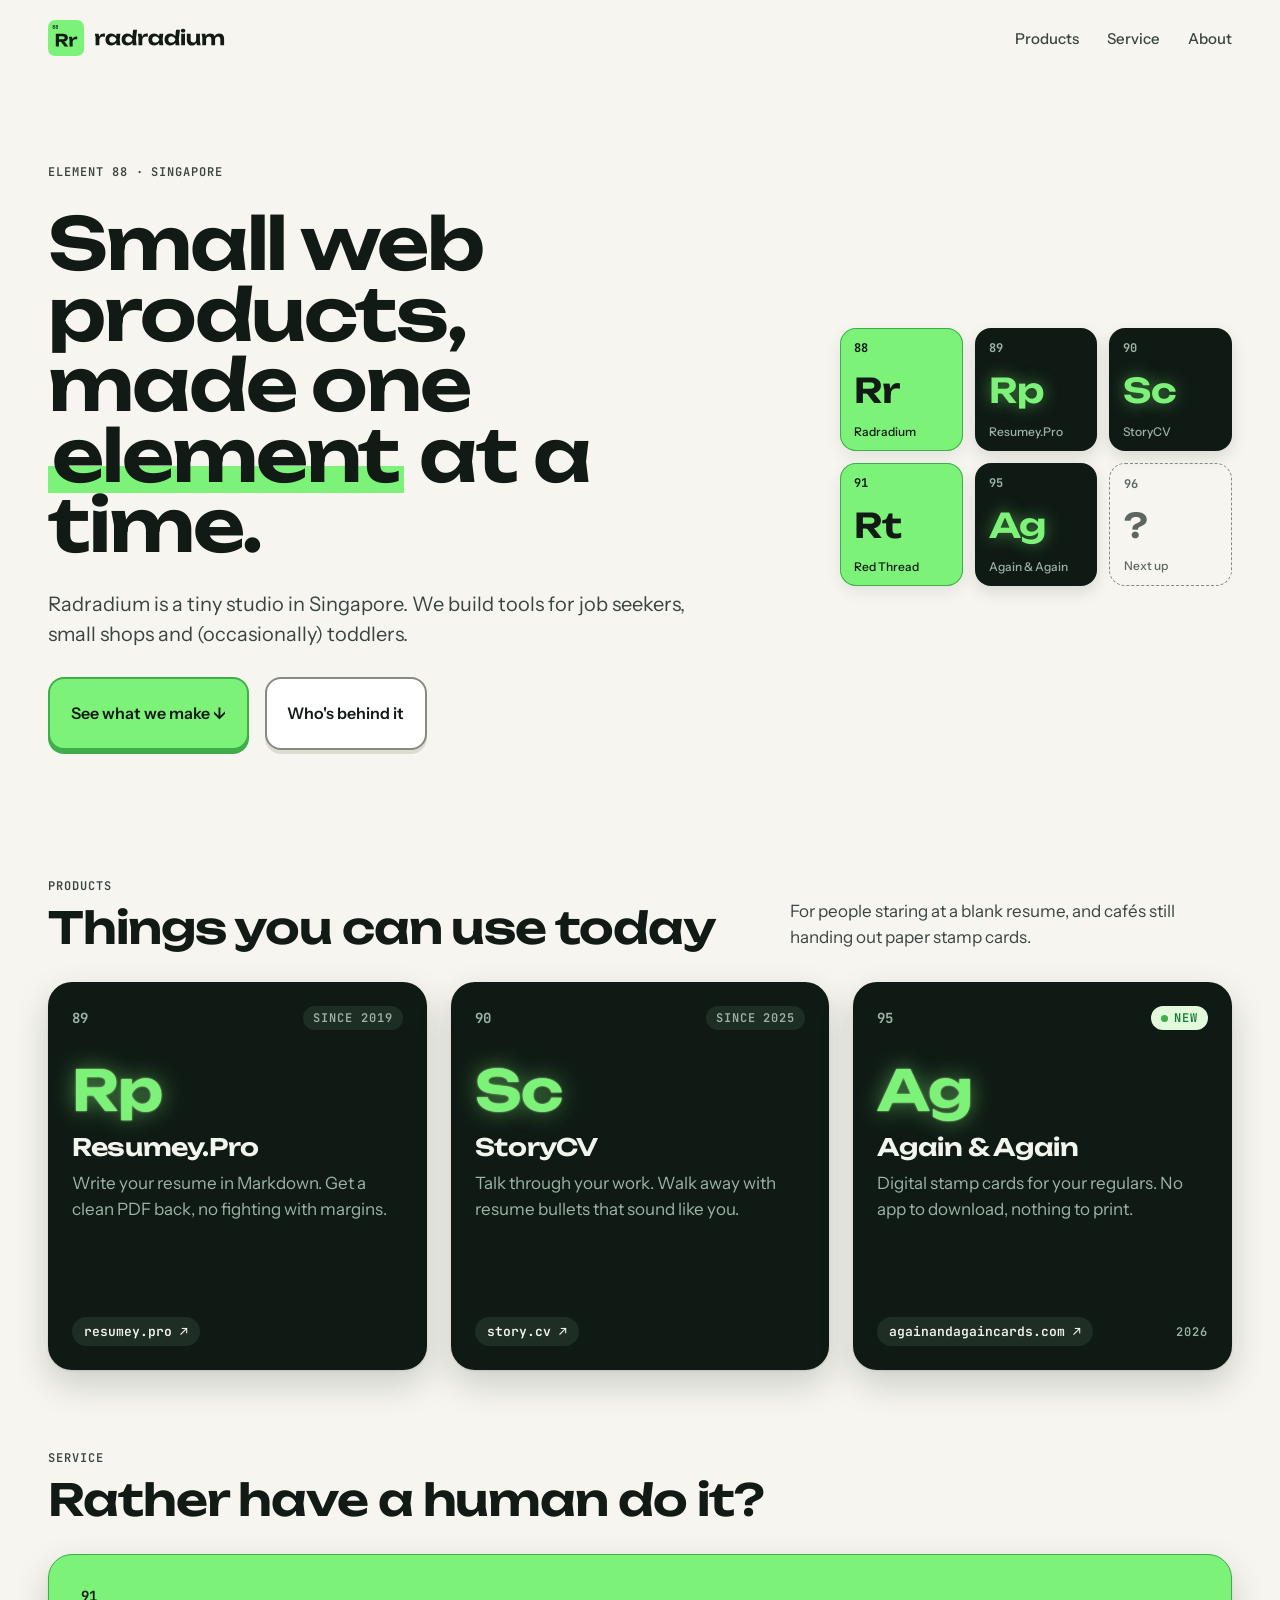
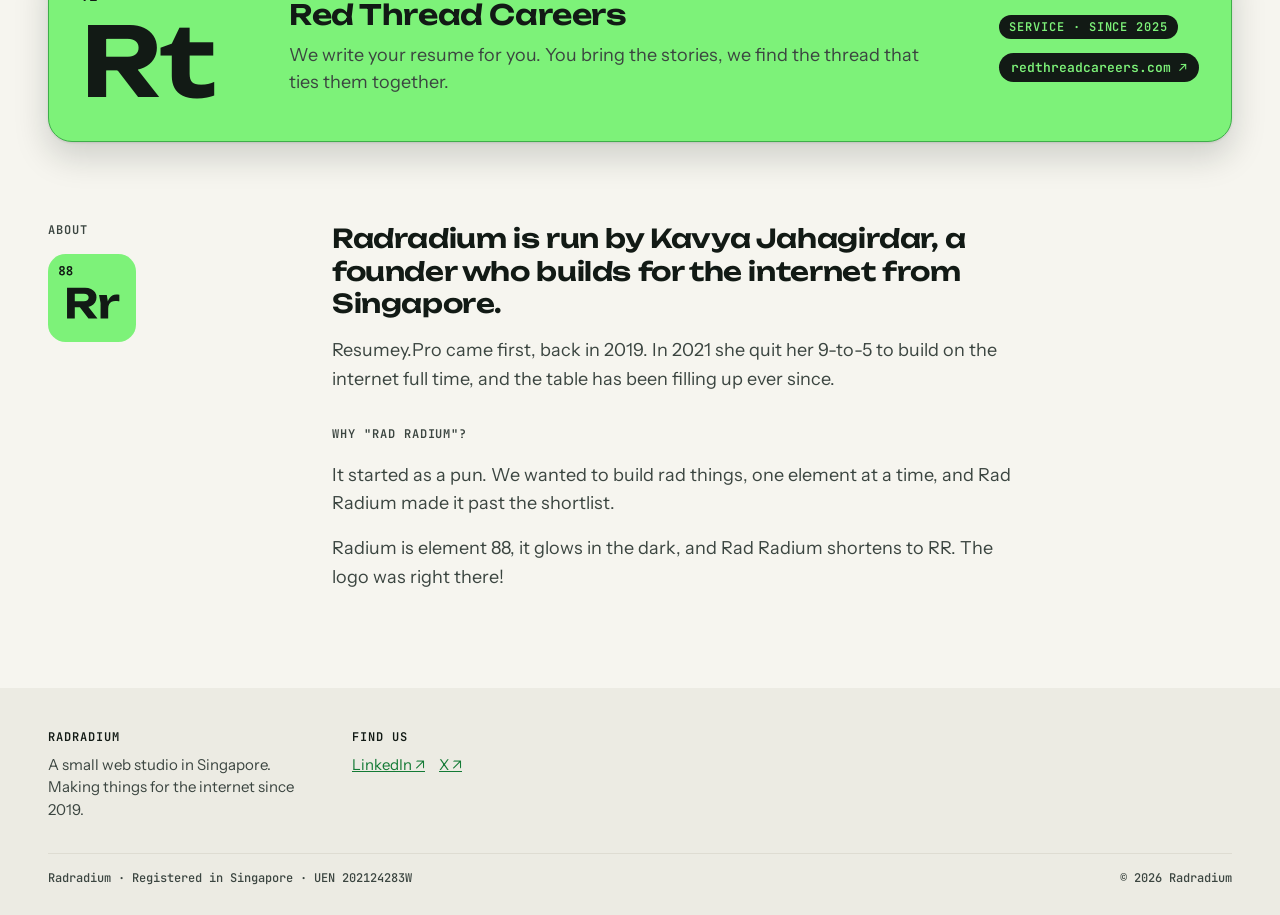
==== commit e1cc3781: "Remove side projects from the homepage Drop the "By the way" section and the three side-project tile" ====
--- a/index.html
+++ b/index.html
@@ -86,21 +86,6 @@
      "@type": "Brand",
      "name": "Red Thread Careers",
      "url": "https://redthreadcareers.com"
-    },
-    {
-     "@type": "Brand",
-     "name": "Poke & See",
-     "url": "https://pokeandsee.com"
-    },
-    {
-     "@type": "Brand",
-     "name": "BollyQuiz",
-     "url": "https://bollyquiz.com"
-    },
-    {
-     "@type": "Brand",
-     "name": "MRT Announcements",
-     "url": "https://kavyaj.github.io/mrt-announcements/"
     }
    ]
   },
@@ -149,9 +134,6 @@
 <a class="rr-tile rr-tile--dial" target="_blank" rel="noopener noreferrer" href="https://resumey.pro"><span class="rr-tile-num">89</span><span class="rr-tile-sym rr-tile-sym--glow">Rp</span><span class="rr-tile-name">Resumey.Pro</span></a>
 <a class="rr-tile rr-tile--dial" target="_blank" rel="noopener noreferrer" href="https://story.cv"><span class="rr-tile-num">90</span><span class="rr-tile-sym rr-tile-sym--glow">Sc</span><span class="rr-tile-name">StoryCV</span></a>
 <a class="rr-tile rr-tile--radium" target="_blank" rel="noopener noreferrer" href="https://redthreadcareers.com"><span class="rr-tile-num">91</span><span class="rr-tile-sym">Rt</span><span class="rr-tile-name">Red Thread</span></a>
-<a class="rr-tile rr-tile--white" target="_blank" rel="noopener noreferrer" href="https://kavyaj.github.io/mrt-announcements/"><span class="rr-tile-num">92</span><span class="rr-tile-sym">Mr</span><span class="rr-tile-name">MRT Announcements</span></a>
-<a class="rr-tile rr-tile--white" target="_blank" rel="noopener noreferrer" href="https://pokeandsee.com"><span class="rr-tile-num">93</span><span class="rr-tile-sym">Ps</span><span class="rr-tile-name">Poke &amp; See</span></a>
-<a class="rr-tile rr-tile--white" target="_blank" rel="noopener noreferrer" href="https://bollyquiz.com"><span class="rr-tile-num">94</span><span class="rr-tile-sym">Bq</span><span class="rr-tile-name">BollyQuiz</span></a>
 <a class="rr-tile rr-tile--dial" target="_blank" rel="noopener noreferrer" href="https://againandagaincards.com"><span class="rr-tile-num">95</span><span class="rr-tile-sym rr-tile-sym--glow">Ag</span><span class="rr-tile-name">Again &amp; Again</span></a>
 <div class="rr-tile rr-tile--next"><span class="rr-tile-num">96</span><span class="rr-tile-sym">?</span><span class="rr-tile-name">Next up</span></div>
 </div>
@@ -214,20 +196,6 @@
 </a>
 </section>
 
-<section aria-label="Side projects" class="rr-sideprojects rr-wrap">
-<div class="rr-btw-band">
-<div class="rr-btw-head">
-<div class="rr-kicker">By the way</div>
-<p class="rr-btw-desc">We also make free little things, mostly for fun.</p>
-</div>
-<div class="rr-btw-grid">
-<a class="rr-btw-item" target="_blank" rel="noopener noreferrer" href="https://pokeandsee.com"><span class="rr-btw-icon"><span class="rr-btw-icon-num">93</span><span class="rr-btw-icon-sym">Ps</span></span><span class="rr-btw-text"><b class="rr-btw-title">Poke &amp; See</b><span class="rr-btw-item-desc">Tiny science toys for 3 to 5 year olds</span></span></a>
-<a class="rr-btw-item" target="_blank" rel="noopener noreferrer" href="https://bollyquiz.com"><span class="rr-btw-icon"><span class="rr-btw-icon-num">94</span><span class="rr-btw-icon-sym">Bq</span></span><span class="rr-btw-text"><b class="rr-btw-title">BollyQuiz</b><span class="rr-btw-item-desc">Are you desi enough? Find out at game night</span></span></a>
-<a class="rr-btw-item" target="_blank" rel="noopener noreferrer" href="https://kavyaj.github.io/mrt-announcements/"><span class="rr-btw-icon"><span class="rr-btw-icon-num">92</span><span class="rr-btw-icon-sym">Mr</span></span><span class="rr-btw-text"><b class="rr-btw-title">MRT Announcements</b><span class="rr-btw-item-desc">Singapore's train chimes, on tap</span></span></a>
-</div>
-</div>
-</section>
-
 <section id="about" class="rr-about rr-wrap">
 <div class="rr-about-side">
 <div class="rr-kicker">About</div>
@@ -247,11 +215,11 @@
 <footer class="rr-footer">
 <div class="rr-footer-inner rr-wrap">
 <div class="rr-footer-col">
-<h4 class="rr-footer-h4">Radradium</h4>
+<h3 class="rr-footer-h4">Radradium</h3>
 <p class="rr-m0">A small web studio in Singapore. Making things for the internet since 2019.</p>
 </div>
 <div class="rr-footer-col">
-<h4 class="rr-footer-h4">Find us</h4>
+<h3 class="rr-footer-h4">Find us</h3>
 <p class="rr-footer-links"><a target="_blank" rel="noopener noreferrer" href="https://www.linkedin.com/in/kavya-jahagirdar/">LinkedIn ↗</a><a target="_blank" rel="noopener noreferrer" href="https://x.com/kavyaj93">X ↗</a></p>
 </div>
 <div class="rr-footer-bottom">
--- a/assets/css/site.css
+++ b/assets/css/site.css
@@ -90,8 +90,6 @@
 .rr-tile--dial { background: var(--dial); color: var(--on-dial); box-shadow: 0 6px 16px rgba(18, 26, 21, 0.12); }
 .rr-tile--dial .rr-tile-num, .rr-tile--dial .rr-tile-name { color: var(--on-dial-muted); }
 .rr-tile--dial .rr-tile-sym--glow { color: var(--radium); text-shadow: 0 0 16px rgba(125, 242, 121, 0.5); }
-.rr-tile--white { background: var(--paper-raised); color: var(--ink); box-shadow: var(--shadow-tile); }
-.rr-tile--white .rr-tile-num, .rr-tile--white .rr-tile-name { color: var(--muted); }
 .rr-tile--next { border: 1.5px dashed var(--line-strong); color: var(--muted); }
 @media (max-width: 640px) { .rr-periodic-grid { flex-basis: 100%; } }
 
@@ -122,28 +120,13 @@
 .rr-card-footer { margin-top: auto; padding-top: 16px; display: flex; align-items: center; justify-content: space-between; }
 
 /* service card */
-.rr-card--service { display: flex; flex-wrap: wrap; align-items: center; gap: 24px 48px; padding: 32px; background: var(--radium); border: 1px solid var(--radium-edge); color: var(--ink); }
+.rr-card--service { display: flex; flex-direction: row; flex-wrap: wrap; align-items: center; gap: 24px 48px; padding: 32px; background: var(--radium); border: 1px solid var(--radium-edge); color: var(--ink); }
 .rr-service-symbol-col { flex: 0 0 auto; display: flex; flex-direction: column; gap: 8px; min-width: 160px; }
 .rr-service-symbol { font-family: var(--font-display); font-size: 96px; font-weight: 600; letter-spacing: -0.02em; line-height: 1; }
 .rr-service-content { flex: 1 1 360px; display: flex; flex-direction: column; gap: 10px; }
 .rr-service-title { font-family: var(--font-display); font-size: 28px; font-weight: 600; letter-spacing: -0.015em; line-height: 1.15; }
 .rr-service-desc { margin: 0; font-size: 18px; line-height: 1.55; color: var(--ink-2); max-width: 36em; }
 .rr-service-meta { flex: 0 0 auto; display: flex; flex-direction: column; align-items: flex-start; gap: 14px; }
-
-/* by the way band */
-.rr-btw-band { display: flex; flex-wrap: wrap; align-items: center; gap: 24px 48px; padding: 24px 32px; border-radius: 24px; background: var(--paper-2); }
-.rr-btw-head { flex: 0 0 220px; display: flex; flex-direction: column; gap: 8px; }
-.rr-btw-desc { margin: 0; font-size: 15px; line-height: 1.5; color: var(--ink-2); }
-.rr-btw-grid { flex: 1 1 480px; display: grid; grid-template-columns: repeat(auto-fit, minmax(230px, 1fr)); gap: 16px 24px; }
-.rr-btw-item { display: flex; align-items: center; gap: 12px; text-decoration: none; color: var(--ink); min-height: 44px; }
-.rr-btw-item:hover b { text-decoration: underline; text-decoration-color: var(--radium-deep); text-underline-offset: 3px; }
-.rr-btw-icon { flex: 0 0 56px; height: 56px; padding: 6px 7px; box-sizing: border-box; border-radius: 10px; background: var(--paper-raised); box-shadow: var(--shadow-tile); display: flex; flex-direction: column; justify-content: space-between; }
-.rr-btw-icon-num { font-family: var(--font-mono); font-size: 10px; font-weight: 700; color: var(--muted); }
-.rr-btw-icon-sym { font-family: var(--font-display); font-size: 20px; font-weight: 600; line-height: 1; }
-.rr-btw-text { display: flex; flex-direction: column; gap: 2px; min-width: 0; }
-.rr-btw-title { font-size: 15px; font-weight: 600; }
-.rr-btw-item-desc { font-size: 13px; line-height: 1.4; color: var(--ink-2); }
-@media (max-width: 640px) { .rr-btw-band { padding: 20px; } }
 
 /* about */
 .rr-about { padding-bottom: 96px; display: flex; flex-wrap: wrap; gap: 32px 64px; }
@@ -155,7 +138,6 @@
 /* section paddings */
 .rr-products { padding-top: 32px; padding-bottom: 80px; display: flex; flex-direction: column; gap: 32px; }
 .rr-service { padding-bottom: 80px; display: flex; flex-direction: column; gap: 32px; }
-.rr-sideprojects { padding-bottom: 96px; }
 
 /* footer */
 .rr-footer { background: var(--paper-2); }
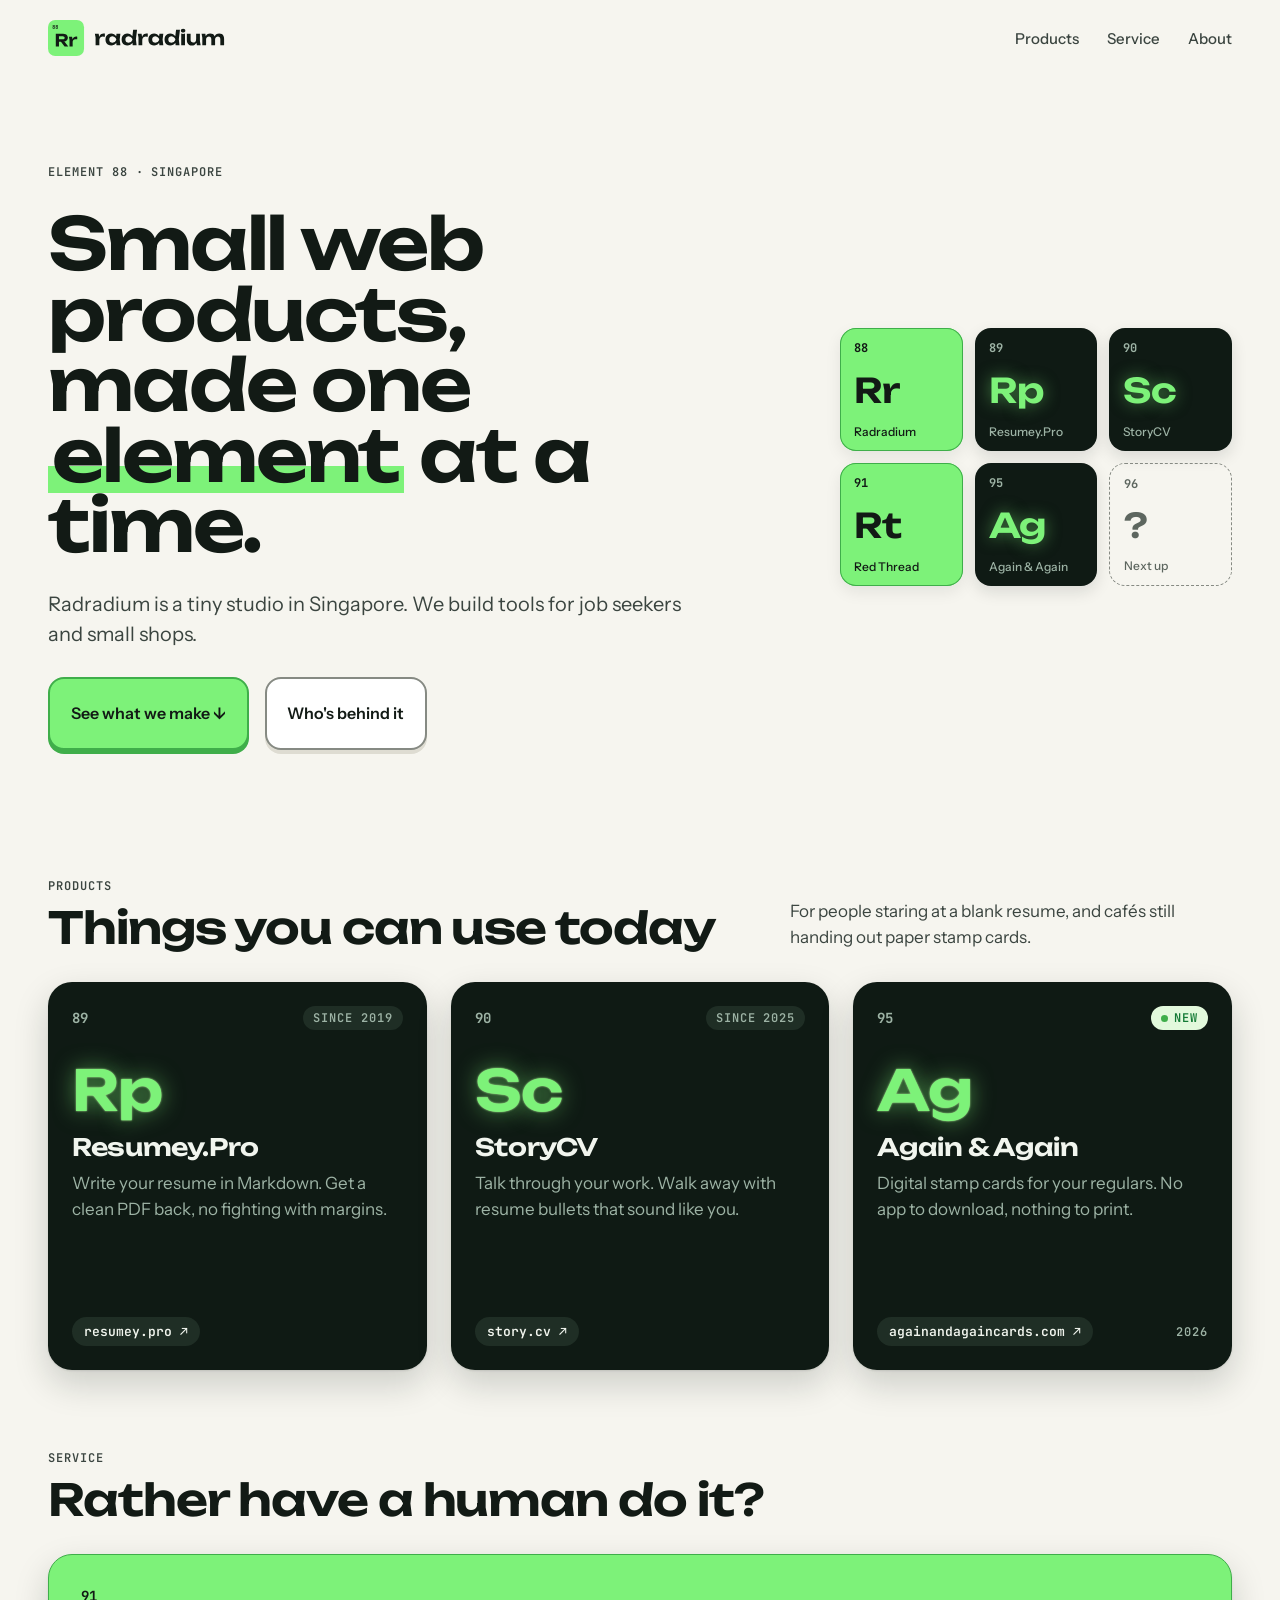
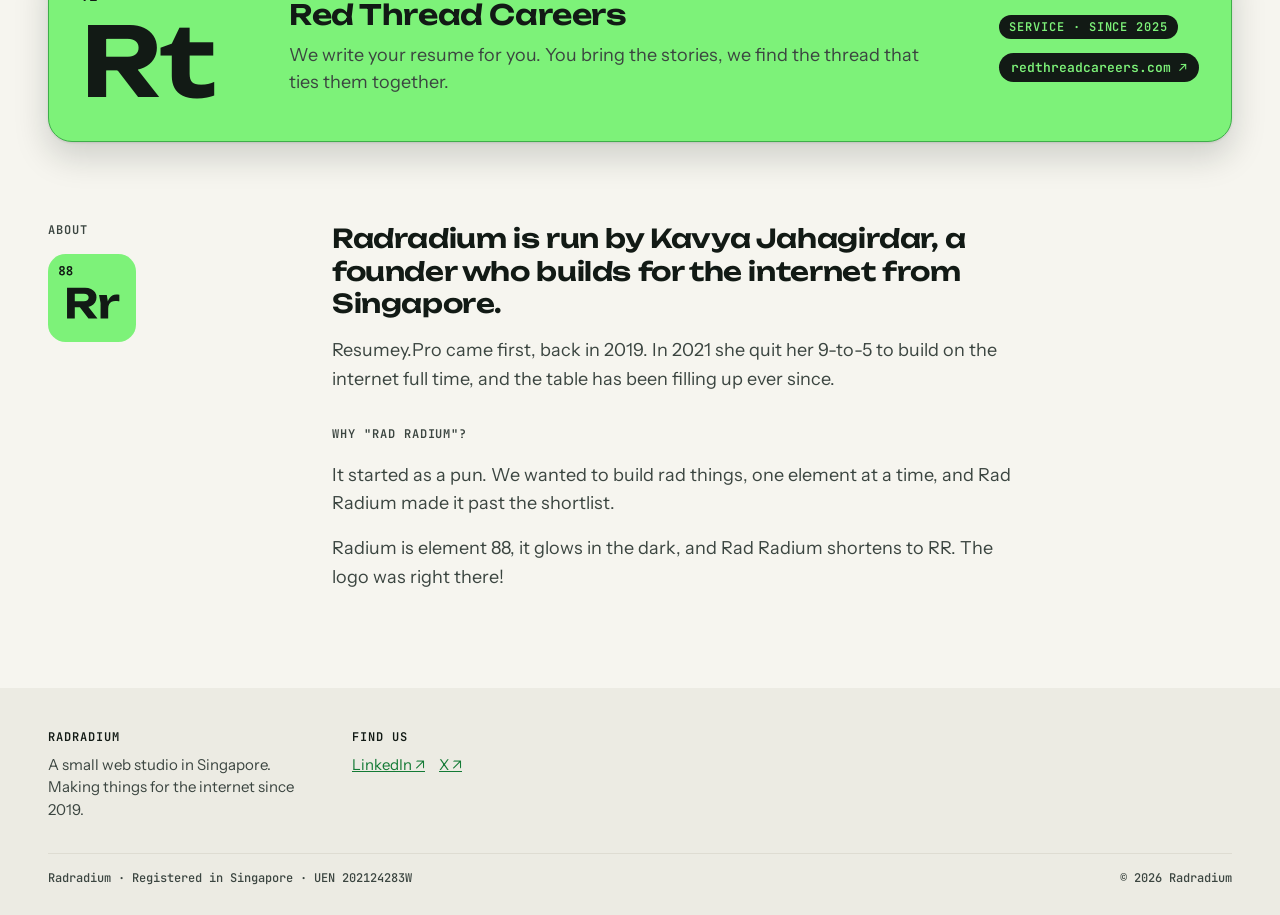
==== commit bad1e0bb: "Trim hero subheading Drop "and (occasionally) toddlers" — it referenced Poke & See, which is no long" ====
--- a/index.html
+++ b/index.html
@@ -122,7 +122,7 @@
 <div class="rr-hero-copy">
 <div class="rr-kicker">Element 88 · Singapore</div>
 <h1 class="rr-h1">Small web products, made one <span class="rr-mark">element</span> at a time.</h1>
-<p class="rr-lead">Radradium is a tiny studio in Singapore. We build tools for job seekers, small shops and (occasionally) toddlers.</p>
+<p class="rr-lead">Radradium is a tiny studio in Singapore. We build tools for job seekers and small shops.</p>
 <div class="rr-btn-row">
 <a class="rr-btn rr-btn-primary" href="#products">See what we make ↓</a>
 <a class="rr-btn rr-btn-secondary" href="#about">Who's behind it</a>
@@ -131,10 +131,10 @@
 
 <div aria-label="The Radradium periodic table" class="rr-periodic-grid">
 <div class="rr-tile rr-tile--radium"><span class="rr-tile-num">88</span><span class="rr-tile-sym">Rr</span><span class="rr-tile-name">Radradium</span></div>
-<a class="rr-tile rr-tile--dial" target="_blank" rel="noopener noreferrer" href="https://resumey.pro"><span class="rr-tile-num">89</span><span class="rr-tile-sym rr-tile-sym--glow">Rp</span><span class="rr-tile-name">Resumey.Pro</span></a>
-<a class="rr-tile rr-tile--dial" target="_blank" rel="noopener noreferrer" href="https://story.cv"><span class="rr-tile-num">90</span><span class="rr-tile-sym rr-tile-sym--glow">Sc</span><span class="rr-tile-name">StoryCV</span></a>
-<a class="rr-tile rr-tile--radium" target="_blank" rel="noopener noreferrer" href="https://redthreadcareers.com"><span class="rr-tile-num">91</span><span class="rr-tile-sym">Rt</span><span class="rr-tile-name">Red Thread</span></a>
-<a class="rr-tile rr-tile--dial" target="_blank" rel="noopener noreferrer" href="https://againandagaincards.com"><span class="rr-tile-num">95</span><span class="rr-tile-sym rr-tile-sym--glow">Ag</span><span class="rr-tile-name">Again &amp; Again</span></a>
+<a class="rr-tile rr-tile--dial" target="_blank" rel="noopener noreferrer" href="https://resumey.pro?ref=radradium"><span class="rr-tile-num">89</span><span class="rr-tile-sym rr-tile-sym--glow">Rp</span><span class="rr-tile-name">Resumey.Pro</span></a>
+<a class="rr-tile rr-tile--dial" target="_blank" rel="noopener noreferrer" href="https://story.cv?ref=radradium"><span class="rr-tile-num">90</span><span class="rr-tile-sym rr-tile-sym--glow">Sc</span><span class="rr-tile-name">StoryCV</span></a>
+<a class="rr-tile rr-tile--radium" target="_blank" rel="noopener noreferrer" href="https://redthreadcareers.com?ref=radradium"><span class="rr-tile-num">91</span><span class="rr-tile-sym">Rt</span><span class="rr-tile-name">Red Thread</span></a>
+<a class="rr-tile rr-tile--dial" target="_blank" rel="noopener noreferrer" href="https://againandagaincards.com?ref=radradium"><span class="rr-tile-num">95</span><span class="rr-tile-sym rr-tile-sym--glow">Ag</span><span class="rr-tile-name">Again &amp; Again</span></a>
 <div class="rr-tile rr-tile--next"><span class="rr-tile-num">96</span><span class="rr-tile-sym">?</span><span class="rr-tile-name">Next up</span></div>
 </div>
 </section>
@@ -149,7 +149,7 @@
 </div>
 
 <div class="rr-card-grid">
-<a class="rr-card rr-card--product" target="_blank" rel="noopener noreferrer" href="https://resumey.pro">
+<a class="rr-card rr-card--product" target="_blank" rel="noopener noreferrer" href="https://resumey.pro?ref=radradium">
 <div class="rr-card-top"><span class="rr-card-num">89</span><span class="rr-pill rr-pill--dial">Since 2019</span></div>
 <div class="rr-sym-glow">Rp</div>
 <div class="rr-card-title">Resumey.Pro</div>
@@ -157,7 +157,7 @@
 <div class="rr-card-footer"><span class="rr-url-pill rr-url-pill--dial">resumey.pro ↗</span></div>
 </a>
 
-<a class="rr-card rr-card--product" target="_blank" rel="noopener noreferrer" href="https://story.cv">
+<a class="rr-card rr-card--product" target="_blank" rel="noopener noreferrer" href="https://story.cv?ref=radradium">
 <div class="rr-card-top"><span class="rr-card-num">90</span><span class="rr-pill rr-pill--dial">Since 2025</span></div>
 <div class="rr-sym-glow">Sc</div>
 <div class="rr-card-title">StoryCV</div>
@@ -165,7 +165,7 @@
 <div class="rr-card-footer"><span class="rr-url-pill rr-url-pill--dial">story.cv ↗</span></div>
 </a>
 
-<a class="rr-card rr-card--product" target="_blank" rel="noopener noreferrer" href="https://againandagaincards.com">
+<a class="rr-card rr-card--product" target="_blank" rel="noopener noreferrer" href="https://againandagaincards.com?ref=radradium">
 <div class="rr-card-top"><span class="rr-card-num">95</span><span class="rr-pill rr-pill--new"><span class="rr-dot"></span>New</span></div>
 <div class="rr-sym-glow">Ag</div>
 <div class="rr-card-title">Again &amp; Again</div>
@@ -180,7 +180,7 @@
 <div class="rr-kicker">Service</div>
 <h2 class="rr-h2">Rather have a human do it?</h2>
 </div>
-<a class="rr-card rr-card--service" target="_blank" rel="noopener noreferrer" href="https://redthreadcareers.com">
+<a class="rr-card rr-card--service" target="_blank" rel="noopener noreferrer" href="https://redthreadcareers.com?ref=radradium">
 <div class="rr-service-symbol-col">
 <span class="rr-card-num">91</span>
 <span class="rr-service-symbol">Rt</span>
--- a/assets/css/site.css
+++ b/assets/css/site.css
@@ -115,7 +115,7 @@
 .rr-card-top { display: flex; align-items: center; justify-content: space-between; }
 .rr-card-num { font-family: var(--font-mono); font-size: 14px; font-weight: 700; }
 .rr-sym-glow { margin-top: 24px; font-family: var(--font-display); font-size: 56px; font-weight: 600; letter-spacing: -0.02em; line-height: 1; color: var(--radium); text-shadow: 0 0 2px var(--radium-glow), 0 0 22px rgba(125, 242, 121, 0.55); }
-.rr-card-title { margin-top: 8px; font-family: var(--font-display); font-size: 24px; font-weight: 600; letter-spacing: -0.015em; line-height: 1.15; }
+.rr-card-title { margin-top: 8px; font-family: var(--font-display); font-size: 24px; font-weight: 600; letter-spacing: -0.015em; line-height: 1.15; color: var(--on-dial); }
 .rr-card-desc { margin: 0; font-size: 17px; line-height: 1.55; color: var(--on-dial-muted); max-width: 34ch; }
 .rr-card-footer { margin-top: auto; padding-top: 16px; display: flex; align-items: center; justify-content: space-between; }
 
